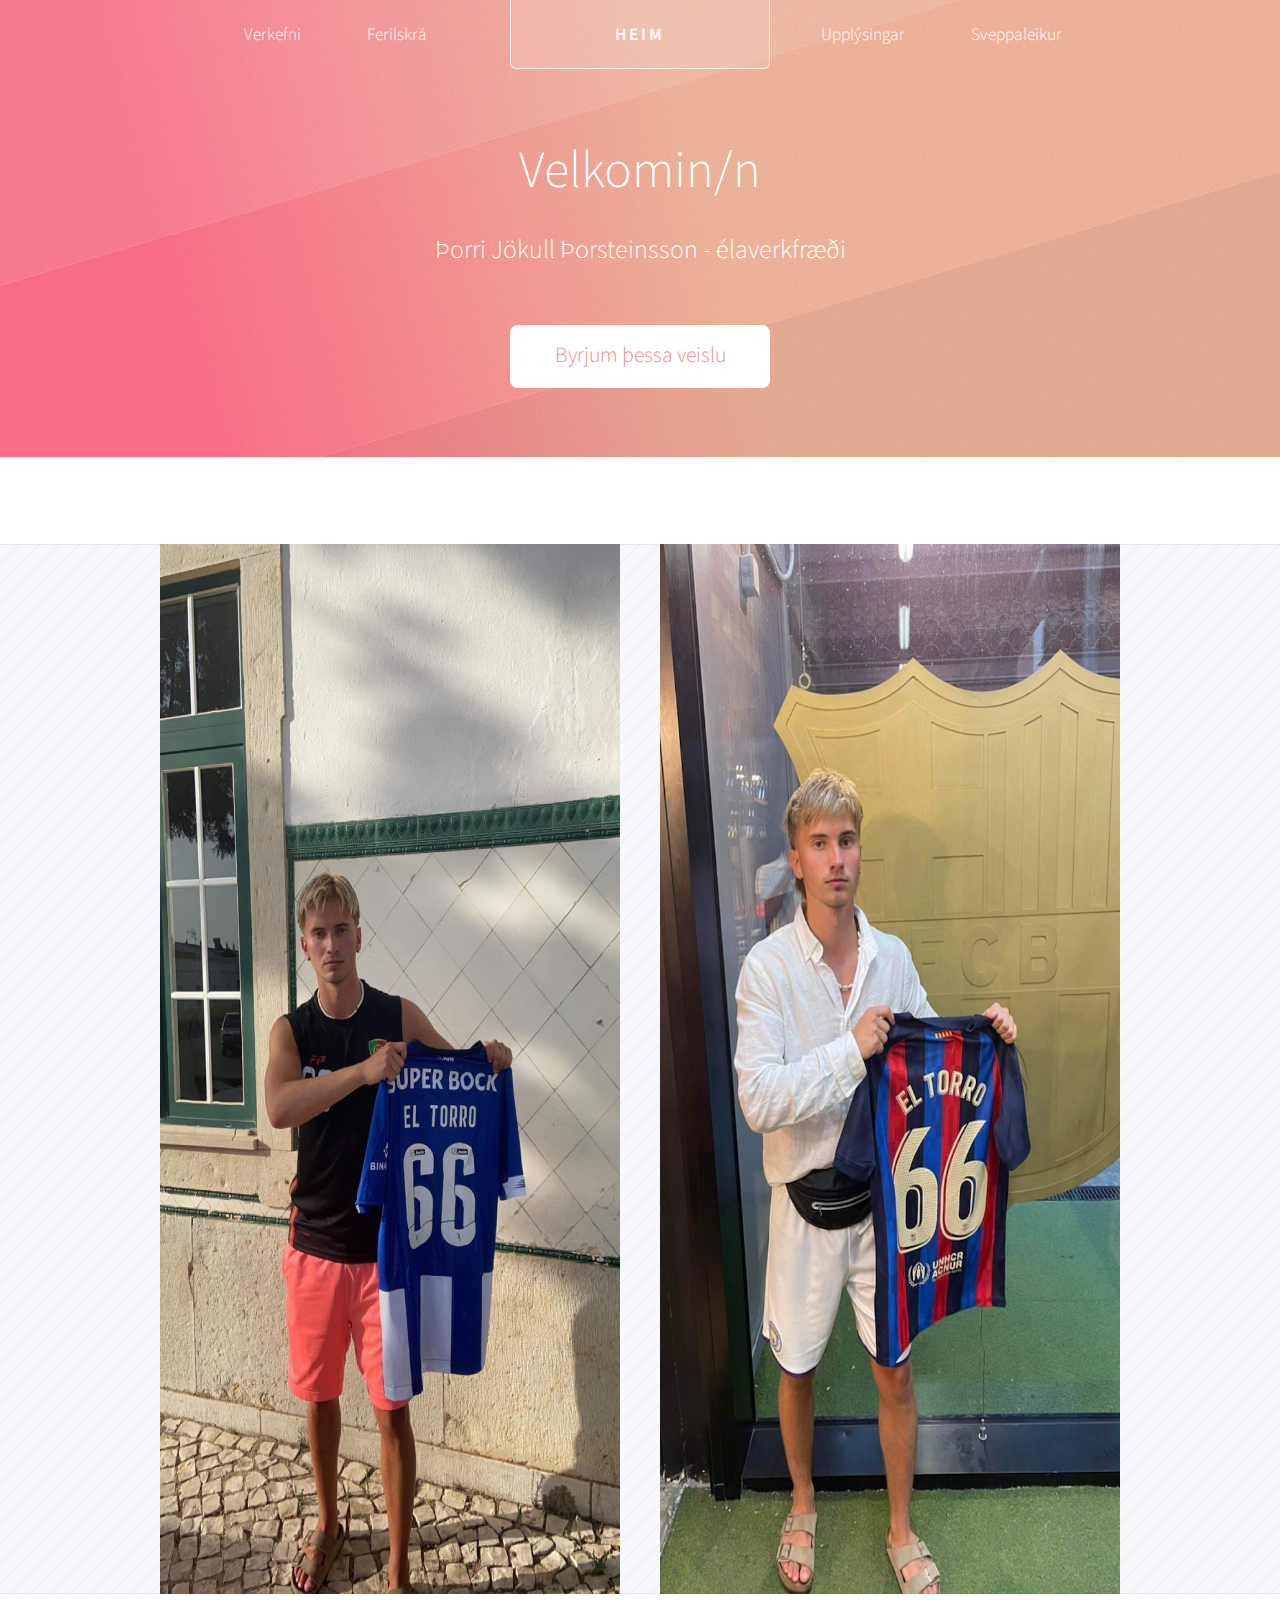
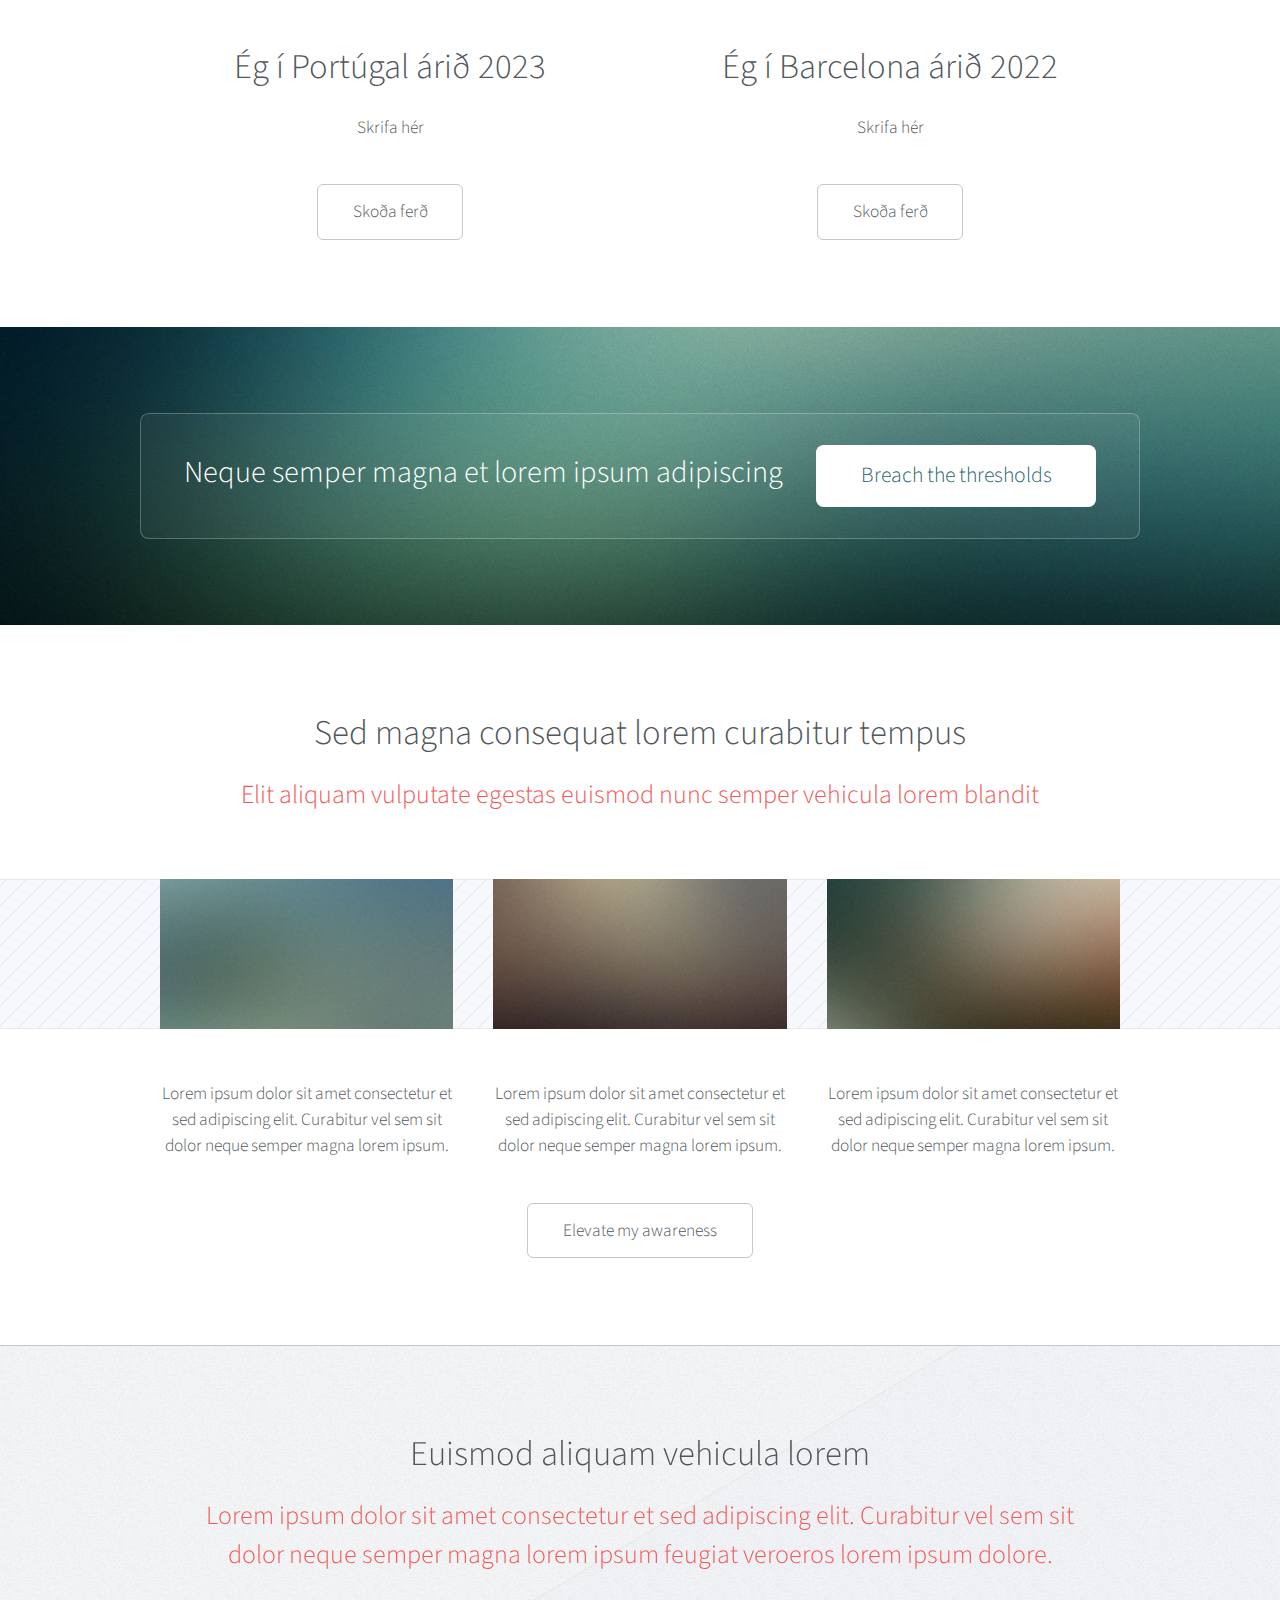
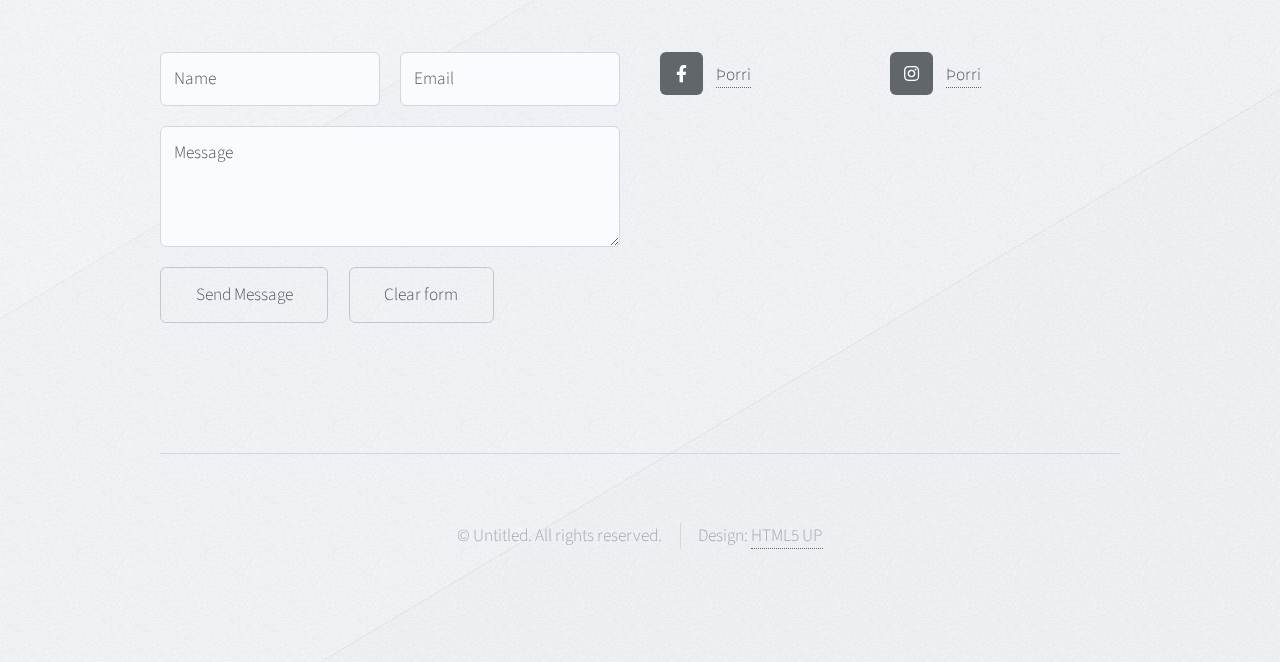
==== index.html @ aa3ea7f0 "breytingar á nafni" ====
<!DOCTYPE HTML>
<!--
	Telephasic by HTML5 UP
	html5up.net | @ajlkn
	Free for personal and commercial use under the CCA 3.0 license (html5up.net/license)
-->
<html>
	<head>
		<title>Telephasic by HTML5 UP</title>
		<meta charset="utf-8" />
		<meta name="viewport" content="width=device-width, initial-scale=1, user-scalable=no" />
		<link rel="stylesheet" href="assets/css/main.css" />
	</head>
	<body class="homepage is-preload">
		<div id="page-wrapper">

			<!-- Header -->
				<div id="header-wrapper">
					<div id="header" class="container">

						<!-- Logo -->
							<h1 id="logo"><a href="index.html">Heim</a></h1>

						<!-- Nav -->
							<nav id="nav">
								<ul>
									<li>
										<a href="#">Verkefni</a>
										<ul>
											<li><a href="Verkefni1.html">Verkefni 1</a></li>
											<li><a href="Verkefni2.html">Verkefni 2</a></li>
											<li><a href="Verkefni3.html">Verkefni 3</a></li>
											<li>
												<a href="#">Phasellus consequat</a>
												<ul>
													<li><a href="#">Lorem ipsum dolor</a></li>
													<li><a href="#">Phasellus consequat</a></li>
													<li><a href="#">Magna phasellus</a></li>
													<li><a href="#">Etiam dolore nisl</a></li>
												</ul>
											</li>
											<li><a href="#">Veroeros feugiat</a></li>
										</ul>
									</li>
									<li><a href="Ferilskra.html">Ferilskrá</a></li>
									<li class="break"><a href="Upplysingar.html">Upplýsingar</a></li>
									<li><a href="Kukur.html">Sveppaleikur</a></li>
								</ul>
							</nav>

					</div>

					<!-- Hero -->
						<section id="hero" class="container">
							<header>
								<h2>Velkomin/n
								<br />
                                </h2>
							</header>
							<p>Þorri Jökull Þorsteinsson - élaverkfræði 
							<br />
							<ul class="actions">
								<li><a href="#" class="button">Byrjum þessa veislu</a></li>
							</ul>
						</section>

				</div>

			<!-- Features 1 -->
				<div class="wrapper">
					<div class="container">
						<div class="row">
							<section class="col-6 col-12-narrower feature">
								<div class="image-wrapper first">
									<a href="#" class="image featured first"><img src="images/%C3%BEorri1.jpg" alt=""  width =  "1000"  height = "1050"/></a>
								</div>
								<header>
									<h2>Ég í Portúgal árið 2023<br />
									</h2>
								</header>
								<p>Skrifa hér</p>
								<ul class="actions">
									<li><a href="#" class="button">Skoða ferð</a></li>
								</ul>
							</section>
							<section class="col-6 col-12-narrower feature">
								<div class="image-wrapper">
									<a href="#" class="image featured"><img src="images/%C3%9Eorri22.jpg" alt="" width =  "1000"  height = "1050"/></a>
								</div>
								<header>
									<h2>Ég í Barcelona árið 2022<br />
									</h2>
								</header>
								<p>Skrifa hér</p>
								<ul class="actions">
									<li><a href="#" class="button">Skoða ferð</a></li>
								</ul>
							</section>
						</div>
					</div>
				</div>

			<!-- Promo -->
				<div id="promo-wrapper">
					<section id="promo">
						<h2>Neque semper magna et lorem ipsum adipiscing</h2>
						<a href="#" class="button">Breach the thresholds</a>
					</section>
				</div>

			<!-- Features 2 -->
				<div class="wrapper">
					<section class="container">
						<header class="major">
							<h2>Sed magna consequat lorem curabitur tempus</h2>
							<p>Elit aliquam vulputate egestas euismod nunc semper vehicula lorem blandit</p>
						</header>
						<div class="row features">
							<section class="col-4 col-12-narrower feature">
								<div class="image-wrapper first">
									<a href="#" class="image featured"><img src="images/pic03.jpg" alt="" /></a>
								</div>
								<p>Lorem ipsum dolor sit amet consectetur et sed adipiscing elit. Curabitur
								vel sem sit dolor neque semper magna lorem ipsum.</p>
							</section>
							<section class="col-4 col-12-narrower feature">
								<div class="image-wrapper">
									<a href="#" class="image featured"><img src="images/pic04.jpg" alt="" /></a>
								</div>
								<p>Lorem ipsum dolor sit amet consectetur et sed adipiscing elit. Curabitur
								vel sem sit dolor neque semper magna lorem ipsum.</p>
							</section>
							<section class="col-4 col-12-narrower feature">
								<div class="image-wrapper">
									<a href="#" class="image featured"><img src="images/pic05.jpg" alt="" /></a>
								</div>
								<p>Lorem ipsum dolor sit amet consectetur et sed adipiscing elit. Curabitur
								vel sem sit dolor neque semper magna lorem ipsum.</p>
							</section>
						</div>
						<ul class="actions major">
							<li><a href="#" class="button">Elevate my awareness</a></li>
						</ul>
					</section>
				</div>

			<!-- Footer -->
				<div id="footer-wrapper">
					<div id="footer" class="container">
						<header class="major">
							<h2>Euismod aliquam vehicula lorem</h2>
							<p>Lorem ipsum dolor sit amet consectetur et sed adipiscing elit. Curabitur vel sem sit<br />
							dolor neque semper magna lorem ipsum feugiat veroeros lorem ipsum dolore.</p>
						</header>
						<div class="row">
							<section class="col-6 col-12-narrower">
								<form method="post" action="#">
									<div class="row gtr-50">
										<div class="col-6 col-12-mobile">
											<input name="name" placeholder="Name" type="text" />
										</div>
										<div class="col-6 col-12-mobile">
											<input name="email" placeholder="Email" type="text" />
										</div>
										<div class="col-12">
											<textarea name="message" placeholder="Message"></textarea>
										</div>
										<div class="col-12">
											<ul class="actions">
												<li><input type="submit" value="Send Message" /></li>
												<li><input type="reset" value="Clear form" /></li>
											</ul>
										</div>
									</div>
								</form>
							</section>
							<section class="col-6 col-12-narrower">
								<div class="row gtr-0">
									<ul class="divided icons col-6 col-12-mobile">
										<li class="icon brands fa-facebook-f"><a href="https://www.facebook.com/bangsilalli"><span class="extra">facebook.com/</span>Þorri</a></li>
									</ul>
									<ul class="divided icons col-6 col-12-mobile">
										<li class="icon brands fa-instagram"><a href="https://www.instagram.com/thorrri/"><span class="extra">instagram.com/</span>Þorri</a></li>
									</ul>
								</div>
							</section>
						</div>
					</div>
					<div id="copyright" class="container">
						<ul class="menu">
							<li>&copy; Untitled. All rights reserved.</li><li>Design: <a href="http://html5up.net">HTML5 UP</a></li>
						</ul>
					</div>
				</div>

		</div>

		<!-- Scripts -->
			<script src="assets/js/jquery.min.js"></script>
			<script src="assets/js/jquery.dropotron.min.js"></script>
			<script src="assets/js/browser.min.js"></script>
			<script src="assets/js/breakpoints.min.js"></script>
			<script src="assets/js/util.js"></script>
			<script src="assets/js/main.js"></script>

	</body>
</html>
---- assets/css/main.css ----
@import url("fontawesome-all.min.css");
@import url("https://fonts.googleapis.com/css?family=Source+Sans+Pro:300,300italic,400,400italic,600");

/*
	Telephasic by HTML5 UP
	html5up.net | @ajlkn
	Free for personal and commercial use under the CCA 3.0 license (html5up.net/license)
*/

html, body, div, span, applet, object,
iframe, h1, h2, h3, h4, h5, h6, p, blockquote,
pre, a, abbr, acronym, address, big, cite,
code, del, dfn, em, img, ins, kbd, q, s, samp,
small, strike, strong, sub, sup, tt, var, b,
u, i, center, dl, dt, dd, ol, ul, li, fieldset,
form, label, legend, table, caption, tbody,
tfoot, thead, tr, th, td, article, aside,
canvas, details, embed, figure, figcaption,
footer, header, hgroup, menu, nav, output, ruby,
section, summary, time, mark, audio, video {
	margin: 0;
	padding: 0;
	border: 0;
	font-size: 100%;
	font: inherit;
	vertical-align: baseline;}

article, aside, details, figcaption, figure,
footer, header, hgroup, menu, nav, section {
	display: block;}

body {
	line-height: 1;
}

ol, ul {
	list-style: none;
}

blockquote, q {
	quotes: none;
}

	blockquote:before, blockquote:after, q:before, q:after {
		content: '';
		content: none;
	}

table {
	border-collapse: collapse;
	border-spacing: 0;
}

body {
	-webkit-text-size-adjust: none;
}

mark {
	background-color: transparent;
	color: inherit;
}

input::-moz-focus-inner {
	border: 0;
	padding: 0;
}

input, select, textarea {
	-moz-appearance: none;
	-webkit-appearance: none;
	-ms-appearance: none;
	appearance: none;
}

/* Basic */

	@-ms-viewport {
		width: device-width;
	}

	html {
		box-sizing: border-box;
	}

	*, *:before, *:after {
		box-sizing: inherit;
	}

	body {
		background: #f5f7fa;
		font-family: 'Source Sans Pro', sans-serif;
		font-weight: 300;
		color: #52575c;
		line-height: 1.75em;
		font-size: 14pt;
	}

		body.is-preload *, body.is-preload *:before, body.is-preload *:after {
			-moz-animation: none !important;
			-webkit-animation: none !important;
			-ms-animation: none !important;
			animation: none !important;
			-moz-transition: none !important;
			-webkit-transition: none !important;
			-ms-transition: none !important;
			transition: none !important;
		}

	input, textarea, select {
		font-family: 'Source Sans Pro', sans-serif;
		font-weight: 300;
		color: #52575c;
		line-height: 1.75em;
		font-size: 15pt;
	}

	h1, h2, h3, h4, h5, h6 {
		font-weight: 300;
		color: #52575c;
	}

	h1 a, h2 a, h3 a, h4 a, h5 a, h6 a {
		color: inherit;
		text-decoration: none;
	}

	h2 {
		font-size: 2em;
		line-height: 1.25em;
	}

	h3 {
		font-size: 1.5em;
		line-height: 1.5em;
	}

	a {
		-moz-transition: color 0.25s ease-in-out, border-color 0.25s ease-in-out, background-color 0.25s ease-in-out;
		-webkit-transition: color 0.25s ease-in-out, border-color 0.25s ease-in-out, background-color 0.25s ease-in-out;
		-ms-transition: color 0.25s ease-in-out, border-color 0.25s ease-in-out, background-color 0.25s ease-in-out;
		transition: color 0.25s ease-in-out, border-color 0.25s ease-in-out, background-color 0.25s ease-in-out;
		color: inherit;
		text-decoration: none;
		border-bottom: dotted 1px #62676c;
	}

		a:hover {
			color: #f35858;
			border-bottom-color: rgba(255, 255, 255, 0);
		}

	strong, b {
		font-weight: 400;
		color: #42474c;
	}

	em, i {
		font-style: italic;
	}

	sub {
		position: relative;
		top: 0.5em;
		font-size: 0.8em;
	}

	sup {
		position: relative;
		top: -0.5em;
		font-size: 0.8em;
	}

	hr {
		border: 0;
		border-top: solid 1px #c2c7cc;
	}

	blockquote {
		border-left: solid 0.5em #c2c7cc;
		padding: 1em 0 1em 2em;
		font-style: italic;
	}

	p, ul, ol, dl, table {
		margin-bottom: 1.5em;
	}

	br.clear {
		clear: both;
	}

	.features {
		margin-bottom: 1.5em;
	}

	.feature {
		text-align: center;
	}

/* Sections/Article */

	section, article {
		margin-bottom: 3em;
	}

	section > :last-child,
	article > :last-child,
	section:last-child,
	article:last-child {
		margin-bottom: 0;
	}

	.row > section, .row > article {
		margin-bottom: 0;
	}

	header {
		margin-bottom: 1.5em;
	}

		header > p {
			display: block;
			color: #f35858;
			padding: 0.75em 0 1em 0;
			font-size: 1.5em;
			line-height: 1.5em;
		}

		header.major {
			text-align: center;
		}

/* Container */

	.container {
		margin: 0 auto;
		max-width: 100%;
		width: 1200px;
	}

		@media screen and (max-width: 1280px) {

			.container {
				width: 960px;
			}

		}

		@media screen and (max-width: 1080px) {

			.container {
				width: 100%;
			}

		}

		@media screen and (max-width: 820px) {

			.container {
				width: 100%;
			}

		}

		@media screen and (max-width: 736px) {

			.container {
				width: 100%;
			}

		}

		@media screen and (max-width: 480px) {

			.container {
				width: 100%;
			}

		}

/* Row */

	.row {
		display: flex;
		flex-wrap: wrap;
		box-sizing: border-box;
		align-items: stretch;
	}

		.row > * {
			box-sizing: border-box;
		}

		.row.gtr-uniform > * > :last-child {
			margin-bottom: 0;
		}

		.row.aln-left {
			justify-content: flex-start;
		}

		.row.aln-center {
			justify-content: center;
		}

		.row.aln-right {
			justify-content: flex-end;
		}

		.row.aln-top {
			align-items: flex-start;
		}

		.row.aln-middle {
			align-items: center;
		}

		.row.aln-bottom {
			align-items: flex-end;
		}

		.row > .imp {
			order: -1;
		}

		.row > .col-1 {
			width: 8.33333%;
		}

		.row > .off-1 {
			margin-left: 8.33333%;
		}

		.row > .col-2 {
			width: 16.66667%;
		}

		.row > .off-2 {
			margin-left: 16.66667%;
		}

		.row > .col-3 {
			width: 25%;
		}

		.row > .off-3 {
			margin-left: 25%;
		}

		.row > .col-4 {
			width: 33.33333%;
		}

		.row > .off-4 {
			margin-left: 33.33333%;
		}

		.row > .col-5 {
			width: 41.66667%;
		}

		.row > .off-5 {
			margin-left: 41.66667%;
		}

		.row > .col-6 {
			width: 50%;
		}

		.row > .off-6 {
			margin-left: 50%;
		}

		.row > .col-7 {
			width: 58.33333%;
		}

		.row > .off-7 {
			margin-left: 58.33333%;
		}

		.row > .col-8 {
			width: 66.66667%;
		}

		.row > .off-8 {
			margin-left: 66.66667%;
		}

		.row > .col-9 {
			width: 75%;
		}

		.row > .off-9 {
			margin-left: 75%;
		}

		.row > .col-10 {
			width: 83.33333%;
		}

		.row > .off-10 {
			margin-left: 83.33333%;
		}

		.row > .col-11 {
			width: 91.66667%;
		}

		.row > .off-11 {
			margin-left: 91.66667%;
		}

		.row > .col-12 {
			width: 100%;
		}

		.row > .off-12 {
			margin-left: 100%;
		}

		.row.gtr-0 {
			margin-top: 0px;
			margin-left: 0px;
		}

			.row.gtr-0 > * {
				padding: 0px 0 0 0px;
			}

			.row.gtr-0.gtr-uniform {
				margin-top: 0px;
			}

				.row.gtr-0.gtr-uniform > * {
					padding-top: 0px;
				}

		.row.gtr-25 {
			margin-top: -12.5px;
			margin-left: -12.5px;
		}

			.row.gtr-25 > * {
				padding: 12.5px 0 0 12.5px;
			}

			.row.gtr-25.gtr-uniform {
				margin-top: -12.5px;
			}

				.row.gtr-25.gtr-uniform > * {
					padding-top: 12.5px;
				}

		.row.gtr-50 {
			margin-top: -25px;
			margin-left: -25px;
		}

			.row.gtr-50 > * {
				padding: 25px 0 0 25px;
			}

			.row.gtr-50.gtr-uniform {
				margin-top: -25px;
			}

				.row.gtr-50.gtr-uniform > * {
					padding-top: 25px;
				}

		.row {
			margin-top: -50px;
			margin-left: -50px;
		}

			.row > * {
				padding: 50px 0 0 50px;
			}

			.row.gtr-uniform {
				margin-top: -50px;
			}

				.row.gtr-uniform > * {
					padding-top: 50px;
				}

		.row.gtr-150 {
			margin-top: -75px;
			margin-left: -75px;
		}

			.row.gtr-150 > * {
				padding: 75px 0 0 75px;
			}

			.row.gtr-150.gtr-uniform {
				margin-top: -75px;
			}

				.row.gtr-150.gtr-uniform > * {
					padding-top: 75px;
				}

		.row.gtr-200 {
			margin-top: -100px;
			margin-left: -100px;
		}

			.row.gtr-200 > * {
				padding: 100px 0 0 100px;
			}

			.row.gtr-200.gtr-uniform {
				margin-top: -100px;
			}

				.row.gtr-200.gtr-uniform > * {
					padding-top: 100px;
				}

		@media screen and (max-width: 1280px) {

			.row {
				display: flex;
				flex-wrap: wrap;
				box-sizing: border-box;
				align-items: stretch;
			}

				.row > * {
					box-sizing: border-box;
				}

				.row.gtr-uniform > * > :last-child {
					margin-bottom: 0;
				}

				.row.aln-left {
					justify-content: flex-start;
				}

				.row.aln-center {
					justify-content: center;
				}

				.row.aln-right {
					justify-content: flex-end;
				}

				.row.aln-top {
					align-items: flex-start;
				}

				.row.aln-middle {
					align-items: center;
				}

				.row.aln-bottom {
					align-items: flex-end;
				}

				.row > .imp-normal {
					order: -1;
				}

				.row > .col-1-normal {
					width: 8.33333%;
				}

				.row > .off-1-normal {
					margin-left: 8.33333%;
				}

				.row > .col-2-normal {
					width: 16.66667%;
				}

				.row > .off-2-normal {
					margin-left: 16.66667%;
				}

				.row > .col-3-normal {
					width: 25%;
				}

				.row > .off-3-normal {
					margin-left: 25%;
				}

				.row > .col-4-normal {
					width: 33.33333%;
				}

				.row > .off-4-normal {
					margin-left: 33.33333%;
				}

				.row > .col-5-normal {
					width: 41.66667%;
				}

				.row > .off-5-normal {
					margin-left: 41.66667%;
				}

				.row > .col-6-normal {
					width: 50%;
				}

				.row > .off-6-normal {
					margin-left: 50%;
				}

				.row > .col-7-normal {
					width: 58.33333%;
				}

				.row > .off-7-normal {
					margin-left: 58.33333%;
				}

				.row > .col-8-normal {
					width: 66.66667%;
				}

				.row > .off-8-normal {
					margin-left: 66.66667%;
				}

				.row > .col-9-normal {
					width: 75%;
				}

				.row > .off-9-normal {
					margin-left: 75%;
				}

				.row > .col-10-normal {
					width: 83.33333%;
				}

				.row > .off-10-normal {
					margin-left: 83.33333%;
				}

				.row > .col-11-normal {
					width: 91.66667%;
				}

				.row > .off-11-normal {
					margin-left: 91.66667%;
				}

				.row > .col-12-normal {
					width: 100%;
				}

				.row > .off-12-normal {
					margin-left: 100%;
				}

				.row.gtr-0 {
					margin-top: 0px;
					margin-left: 0px;
				}

					.row.gtr-0 > * {
						padding: 0px 0 0 0px;
					}

					.row.gtr-0.gtr-uniform {
						margin-top: 0px;
					}

						.row.gtr-0.gtr-uniform > * {
							padding-top: 0px;
						}

				.row.gtr-25 {
					margin-top: -10px;
					margin-left: -10px;
				}

					.row.gtr-25 > * {
						padding: 10px 0 0 10px;
					}

					.row.gtr-25.gtr-uniform {
						margin-top: -10px;
					}

						.row.gtr-25.gtr-uniform > * {
							padding-top: 10px;
						}

				.row.gtr-50 {
					margin-top: -20px;
					margin-left: -20px;
				}

					.row.gtr-50 > * {
						padding: 20px 0 0 20px;
					}

					.row.gtr-50.gtr-uniform {
						margin-top: -20px;
					}

						.row.gtr-50.gtr-uniform > * {
							padding-top: 20px;
						}

				.row {
					margin-top: -40px;
					margin-left: -40px;
				}

					.row > * {
						padding: 40px 0 0 40px;
					}

					.row.gtr-uniform {
						margin-top: -40px;
					}

						.row.gtr-uniform > * {
							padding-top: 40px;
						}

				.row.gtr-150 {
					margin-top: -60px;
					margin-left: -60px;
				}

					.row.gtr-150 > * {
						padding: 60px 0 0 60px;
					}

					.row.gtr-150.gtr-uniform {
						margin-top: -60px;
					}

						.row.gtr-150.gtr-uniform > * {
							padding-top: 60px;
						}

				.row.gtr-200 {
					margin-top: -80px;
					margin-left: -80px;
				}

					.row.gtr-200 > * {
						padding: 80px 0 0 80px;
					}

					.row.gtr-200.gtr-uniform {
						margin-top: -80px;
					}

						.row.gtr-200.gtr-uniform > * {
							padding-top: 80px;
						}

		}

		@media screen and (max-width: 1080px) {

			.row {
				display: flex;
				flex-wrap: wrap;
				box-sizing: border-box;
				align-items: stretch;
			}

				.row > * {
					box-sizing: border-box;
				}

				.row.gtr-uniform > * > :last-child {
					margin-bottom: 0;
				}

				.row.aln-left {
					justify-content: flex-start;
				}

				.row.aln-center {
					justify-content: center;
				}

				.row.aln-right {
					justify-content: flex-end;
				}

				.row.aln-top {
					align-items: flex-start;
				}

				.row.aln-middle {
					align-items: center;
				}

				.row.aln-bottom {
					align-items: flex-end;
				}

				.row > .imp-narrow {
					order: -1;
				}

				.row > .col-1-narrow {
					width: 8.33333%;
				}

				.row > .off-1-narrow {
					margin-left: 8.33333%;
				}

				.row > .col-2-narrow {
					width: 16.66667%;
				}

				.row > .off-2-narrow {
					margin-left: 16.66667%;
				}

				.row > .col-3-narrow {
					width: 25%;
				}

				.row > .off-3-narrow {
					margin-left: 25%;
				}

				.row > .col-4-narrow {
					width: 33.33333%;
				}

				.row > .off-4-narrow {
					margin-left: 33.33333%;
				}

				.row > .col-5-narrow {
					width: 41.66667%;
				}

				.row > .off-5-narrow {
					margin-left: 41.66667%;
				}

				.row > .col-6-narrow {
					width: 50%;
				}

				.row > .off-6-narrow {
					margin-left: 50%;
				}

				.row > .col-7-narrow {
					width: 58.33333%;
				}

				.row > .off-7-narrow {
					margin-left: 58.33333%;
				}

				.row > .col-8-narrow {
					width: 66.66667%;
				}

				.row > .off-8-narrow {
					margin-left: 66.66667%;
				}

				.row > .col-9-narrow {
					width: 75%;
				}

				.row > .off-9-narrow {
					margin-left: 75%;
				}

				.row > .col-10-narrow {
					width: 83.33333%;
				}

				.row > .off-10-narrow {
					margin-left: 83.33333%;
				}

				.row > .col-11-narrow {
					width: 91.66667%;
				}

				.row > .off-11-narrow {
					margin-left: 91.66667%;
				}

				.row > .col-12-narrow {
					width: 100%;
				}

				.row > .off-12-narrow {
					margin-left: 100%;
				}

				.row.gtr-0 {
					margin-top: 0px;
					margin-left: 0px;
				}

					.row.gtr-0 > * {
						padding: 0px 0 0 0px;
					}

					.row.gtr-0.gtr-uniform {
						margin-top: 0px;
					}

						.row.gtr-0.gtr-uniform > * {
							padding-top: 0px;
						}

				.row.gtr-25 {
					margin-top: -10px;
					margin-left: -10px;
				}

					.row.gtr-25 > * {
						padding: 10px 0 0 10px;
					}

					.row.gtr-25.gtr-uniform {
						margin-top: -10px;
					}

						.row.gtr-25.gtr-uniform > * {
							padding-top: 10px;
						}

				.row.gtr-50 {
					margin-top: -20px;
					margin-left: -20px;
				}

					.row.gtr-50 > * {
						padding: 20px 0 0 20px;
					}

					.row.gtr-50.gtr-uniform {
						margin-top: -20px;
					}

						.row.gtr-50.gtr-uniform > * {
							padding-top: 20px;
						}

				.row {
					margin-top: -40px;
					margin-left: -40px;
				}

					.row > * {
						padding: 40px 0 0 40px;
					}

					.row.gtr-uniform {
						margin-top: -40px;
					}

						.row.gtr-uniform > * {
							padding-top: 40px;
						}

				.row.gtr-150 {
					margin-top: -60px;
					margin-left: -60px;
				}

					.row.gtr-150 > * {
						padding: 60px 0 0 60px;
					}

					.row.gtr-150.gtr-uniform {
						margin-top: -60px;
					}

						.row.gtr-150.gtr-uniform > * {
							padding-top: 60px;
						}

				.row.gtr-200 {
					margin-top: -80px;
					margin-left: -80px;
				}

					.row.gtr-200 > * {
						padding: 80px 0 0 80px;
					}

					.row.gtr-200.gtr-uniform {
						margin-top: -80px;
					}

						.row.gtr-200.gtr-uniform > * {
							padding-top: 80px;
						}

		}

		@media screen and (max-width: 820px) {

			.row {
				display: flex;
				flex-wrap: wrap;
				box-sizing: border-box;
				align-items: stretch;
			}

				.row > * {
					box-sizing: border-box;
				}

				.row.gtr-uniform > * > :last-child {
					margin-bottom: 0;
				}

				.row.aln-left {
					justify-content: flex-start;
				}

				.row.aln-center {
					justify-content: center;
				}

				.row.aln-right {
					justify-content: flex-end;
				}

				.row.aln-top {
					align-items: flex-start;
				}

				.row.aln-middle {
					align-items: center;
				}

				.row.aln-bottom {
					align-items: flex-end;
				}

				.row > .imp-narrower {
					order: -1;
				}

				.row > .col-1-narrower {
					width: 8.33333%;
				}

				.row > .off-1-narrower {
					margin-left: 8.33333%;
				}

				.row > .col-2-narrower {
					width: 16.66667%;
				}

				.row > .off-2-narrower {
					margin-left: 16.66667%;
				}

				.row > .col-3-narrower {
					width: 25%;
				}

				.row > .off-3-narrower {
					margin-left: 25%;
				}

				.row > .col-4-narrower {
					width: 33.33333%;
				}

				.row > .off-4-narrower {
					margin-left: 33.33333%;
				}

				.row > .col-5-narrower {
					width: 41.66667%;
				}

				.row > .off-5-narrower {
					margin-left: 41.66667%;
				}

				.row > .col-6-narrower {
					width: 50%;
				}

				.row > .off-6-narrower {
					margin-left: 50%;
				}

				.row > .col-7-narrower {
					width: 58.33333%;
				}

				.row > .off-7-narrower {
					margin-left: 58.33333%;
				}

				.row > .col-8-narrower {
					width: 66.66667%;
				}

				.row > .off-8-narrower {
					margin-left: 66.66667%;
				}

				.row > .col-9-narrower {
					width: 75%;
				}

				.row > .off-9-narrower {
					margin-left: 75%;
				}

				.row > .col-10-narrower {
					width: 83.33333%;
				}

				.row > .off-10-narrower {
					margin-left: 83.33333%;
				}

				.row > .col-11-narrower {
					width: 91.66667%;
				}

				.row > .off-11-narrower {
					margin-left: 91.66667%;
				}

				.row > .col-12-narrower {
					width: 100%;
				}

				.row > .off-12-narrower {
					margin-left: 100%;
				}

				.row.gtr-0 {
					margin-top: 0px;
					margin-left: 0px;
				}

					.row.gtr-0 > * {
						padding: 0px 0 0 0px;
					}

					.row.gtr-0.gtr-uniform {
						margin-top: 0px;
					}

						.row.gtr-0.gtr-uniform > * {
							padding-top: 0px;
						}

				.row.gtr-25 {
					margin-top: -7.5px;
					margin-left: -7.5px;
				}

					.row.gtr-25 > * {
						padding: 7.5px 0 0 7.5px;
					}

					.row.gtr-25.gtr-uniform {
						margin-top: -7.5px;
					}

						.row.gtr-25.gtr-uniform > * {
							padding-top: 7.5px;
						}

				.row.gtr-50 {
					margin-top: -15px;
					margin-left: -15px;
				}

					.row.gtr-50 > * {
						padding: 15px 0 0 15px;
					}

					.row.gtr-50.gtr-uniform {
						margin-top: -15px;
					}

						.row.gtr-50.gtr-uniform > * {
							padding-top: 15px;
						}

				.row {
					margin-top: -30px;
					margin-left: -30px;
				}

					.row > * {
						padding: 30px 0 0 30px;
					}

					.row.gtr-uniform {
						margin-top: -30px;
					}

						.row.gtr-uniform > * {
							padding-top: 30px;
						}

				.row.gtr-150 {
					margin-top: -45px;
					margin-left: -45px;
				}

					.row.gtr-150 > * {
						padding: 45px 0 0 45px;
					}

					.row.gtr-150.gtr-uniform {
						margin-top: -45px;
					}

						.row.gtr-150.gtr-uniform > * {
							padding-top: 45px;
						}

				.row.gtr-200 {
					margin-top: -60px;
					margin-left: -60px;
				}

					.row.gtr-200 > * {
						padding: 60px 0 0 60px;
					}

					.row.gtr-200.gtr-uniform {
						margin-top: -60px;
					}

						.row.gtr-200.gtr-uniform > * {
							padding-top: 60px;
						}

		}

		@media screen and (max-width: 736px) {

			.row {
				display: flex;
				flex-wrap: wrap;
				box-sizing: border-box;
				align-items: stretch;
			}

				.row > * {
					box-sizing: border-box;
				}

				.row.gtr-uniform > * > :last-child {
					margin-bottom: 0;
				}

				.row.aln-left {
					justify-content: flex-start;
				}

				.row.aln-center {
					justify-content: center;
				}

				.row.aln-right {
					justify-content: flex-end;
				}

				.row.aln-top {
					align-items: flex-start;
				}

				.row.aln-middle {
					align-items: center;
				}

				.row.aln-bottom {
					align-items: flex-end;
				}

				.row > .imp-mobile {
					order: -1;
				}

				.row > .col-1-mobile {
					width: 8.33333%;
				}

				.row > .off-1-mobile {
					margin-left: 8.33333%;
				}

				.row > .col-2-mobile {
					width: 16.66667%;
				}

				.row > .off-2-mobile {
					margin-left: 16.66667%;
				}

				.row > .col-3-mobile {
					width: 25%;
				}

				.row > .off-3-mobile {
					margin-left: 25%;
				}

				.row > .col-4-mobile {
					width: 33.33333%;
				}

				.row > .off-4-mobile {
					margin-left: 33.33333%;
				}

				.row > .col-5-mobile {
					width: 41.66667%;
				}

				.row > .off-5-mobile {
					margin-left: 41.66667%;
				}

				.row > .col-6-mobile {
					width: 50%;
				}

				.row > .off-6-mobile {
					margin-left: 50%;
				}

				.row > .col-7-mobile {
					width: 58.33333%;
				}

				.row > .off-7-mobile {
					margin-left: 58.33333%;
				}

				.row > .col-8-mobile {
					width: 66.66667%;
				}

				.row > .off-8-mobile {
					margin-left: 66.66667%;
				}

				.row > .col-9-mobile {
					width: 75%;
				}

				.row > .off-9-mobile {
					margin-left: 75%;
				}

				.row > .col-10-mobile {
					width: 83.33333%;
				}

				.row > .off-10-mobile {
					margin-left: 83.33333%;
				}

				.row > .col-11-mobile {
					width: 91.66667%;
				}

				.row > .off-11-mobile {
					margin-left: 91.66667%;
				}

				.row > .col-12-mobile {
					width: 100%;
				}

				.row > .off-12-mobile {
					margin-left: 100%;
				}

				.row.gtr-0 {
					margin-top: 0px;
					margin-left: 0px;
				}

					.row.gtr-0 > * {
						padding: 0px 0 0 0px;
					}

					.row.gtr-0.gtr-uniform {
						margin-top: 0px;
					}

						.row.gtr-0.gtr-uniform > * {
							padding-top: 0px;
						}

				.row.gtr-25 {
					margin-top: -5px;
					margin-left: -5px;
				}

					.row.gtr-25 > * {
						padding: 5px 0 0 5px;
					}

					.row.gtr-25.gtr-uniform {
						margin-top: -5px;
					}

						.row.gtr-25.gtr-uniform > * {
							padding-top: 5px;
						}

				.row.gtr-50 {
					margin-top: -10px;
					margin-left: -10px;
				}

					.row.gtr-50 > * {
						padding: 10px 0 0 10px;
					}

					.row.gtr-50.gtr-uniform {
						margin-top: -10px;
					}

						.row.gtr-50.gtr-uniform > * {
							padding-top: 10px;
						}

				.row {
					margin-top: -20px;
					margin-left: -20px;
				}

					.row > * {
						padding: 20px 0 0 20px;
					}

					.row.gtr-uniform {
						margin-top: -20px;
					}

						.row.gtr-uniform > * {
							padding-top: 20px;
						}

				.row.gtr-150 {
					margin-top: -30px;
					margin-left: -30px;
				}

					.row.gtr-150 > * {
						padding: 30px 0 0 30px;
					}

					.row.gtr-150.gtr-uniform {
						margin-top: -30px;
					}

						.row.gtr-150.gtr-uniform > * {
							padding-top: 30px;
						}

				.row.gtr-200 {
					margin-top: -40px;
					margin-left: -40px;
				}

					.row.gtr-200 > * {
						padding: 40px 0 0 40px;
					}

					.row.gtr-200.gtr-uniform {
						margin-top: -40px;
					}

						.row.gtr-200.gtr-uniform > * {
							padding-top: 40px;
						}

		}

		@media screen and (max-width: 480px) {

			.row {
				display: flex;
				flex-wrap: wrap;
				box-sizing: border-box;
				align-items: stretch;
			}

				.row > * {
					box-sizing: border-box;
				}

				.row.gtr-uniform > * > :last-child {
					margin-bottom: 0;
				}

				.row.aln-left {
					justify-content: flex-start;
				}

				.row.aln-center {
					justify-content: center;
				}

				.row.aln-right {
					justify-content: flex-end;
				}

				.row.aln-top {
					align-items: flex-start;
				}

				.row.aln-middle {
					align-items: center;
				}

				.row.aln-bottom {
					align-items: flex-end;
				}

				.row > .imp-mobilep {
					order: -1;
				}

				.row > .col-1-mobilep {
					width: 8.33333%;
				}

				.row > .off-1-mobilep {
					margin-left: 8.33333%;
				}

				.row > .col-2-mobilep {
					width: 16.66667%;
				}

				.row > .off-2-mobilep {
					margin-left: 16.66667%;
				}

				.row > .col-3-mobilep {
					width: 25%;
				}

				.row > .off-3-mobilep {
					margin-left: 25%;
				}

				.row > .col-4-mobilep {
					width: 33.33333%;
				}

				.row > .off-4-mobilep {
					margin-left: 33.33333%;
				}

				.row > .col-5-mobilep {
					width: 41.66667%;
				}

				.row > .off-5-mobilep {
					margin-left: 41.66667%;
				}

				.row > .col-6-mobilep {
					width: 50%;
				}

				.row > .off-6-mobilep {
					margin-left: 50%;
				}

				.row > .col-7-mobilep {
					width: 58.33333%;
				}

				.row > .off-7-mobilep {
					margin-left: 58.33333%;
				}

				.row > .col-8-mobilep {
					width: 66.66667%;
				}

				.row > .off-8-mobilep {
					margin-left: 66.66667%;
				}

				.row > .col-9-mobilep {
					width: 75%;
				}

				.row > .off-9-mobilep {
					margin-left: 75%;
				}

				.row > .col-10-mobilep {
					width: 83.33333%;
				}

				.row > .off-10-mobilep {
					margin-left: 83.33333%;
				}

				.row > .col-11-mobilep {
					width: 91.66667%;
				}

				.row > .off-11-mobilep {
					margin-left: 91.66667%;
				}

				.row > .col-12-mobilep {
					width: 100%;
				}

				.row > .off-12-mobilep {
					margin-left: 100%;
				}

				.row.gtr-0 {
					margin-top: 0px;
					margin-left: 0px;
				}

					.row.gtr-0 > * {
						padding: 0px 0 0 0px;
					}

					.row.gtr-0.gtr-uniform {
						margin-top: 0px;
					}

						.row.gtr-0.gtr-uniform > * {
							padding-top: 0px;
						}

				.row.gtr-25 {
					margin-top: -5px;
					margin-left: -5px;
				}

					.row.gtr-25 > * {
						padding: 5px 0 0 5px;
					}

					.row.gtr-25.gtr-uniform {
						margin-top: -5px;
					}

						.row.gtr-25.gtr-uniform > * {
							padding-top: 5px;
						}

				.row.gtr-50 {
					margin-top: -10px;
					margin-left: -10px;
				}

					.row.gtr-50 > * {
						padding: 10px 0 0 10px;
					}

					.row.gtr-50.gtr-uniform {
						margin-top: -10px;
					}

						.row.gtr-50.gtr-uniform > * {
							padding-top: 10px;
						}

				.row {
					margin-top: -20px;
					margin-left: -20px;
				}

					.row > * {
						padding: 20px 0 0 20px;
					}

					.row.gtr-uniform {
						margin-top: -20px;
					}

						.row.gtr-uniform > * {
							padding-top: 20px;
						}

				.row.gtr-150 {
					margin-top: -30px;
					margin-left: -30px;
				}

					.row.gtr-150 > * {
						padding: 30px 0 0 30px;
					}

					.row.gtr-150.gtr-uniform {
						margin-top: -30px;
					}

						.row.gtr-150.gtr-uniform > * {
							padding-top: 30px;
						}

				.row.gtr-200 {
					margin-top: -40px;
					margin-left: -40px;
				}

					.row.gtr-200 > * {
						padding: 40px 0 0 40px;
					}

					.row.gtr-200.gtr-uniform {
						margin-top: -40px;
					}

						.row.gtr-200.gtr-uniform > * {
							padding-top: 40px;
						}

		}

/* Image */

	.image {
		-moz-transition: opacity 0.25s ease-in-out;
		-webkit-transition: opacity 0.25s ease-in-out;
		-ms-transition: opacity 0.25s ease-in-out;
		transition: opacity 0.25s ease-in-out;
		display: inline-block;
		outline: 0;
		border: 0;
	}

		.image img {
			display: block;
			width: 100%;
		}

		.image.fit {
			display: block;
			width: 100%;
		}

		.image.featured {
			display: block;
			width: 100%;
			margin: 0 0 3em 0;
		}

		.image.left {
			float: left;
			margin: 0 2em 2em 0;
		}

		.image.centered {
			display: block;
			margin: 0 0 3em 0;
		}

			.image.centered img {
				margin: 0 auto;
				width: auto;
			}

	a.image:hover {
		opacity: 0.85;
	}

/* List */

	ul {
		list-style: disc;
		padding-left: 1em;
	}

		ul li {
			padding-left: 0.5em;
		}

	ol {
		list-style: decimal;
		padding-left: 1.25em;
	}

		ol li {
			padding-left: 0.25em;
		}

/* Actions */

	ul.actions {
		padding-top: 1em;
		list-style: none;
		padding-left: 0;
	}

		ul.actions.major {
			text-align: center;
		}

		ul.actions li {
			display: inline-block;
			margin-left: 1em;
			padding-left: 0;
		}

			ul.actions li:first-child {
				margin-left: 0;
			}

/* Divided */

	ul.divided {
		list-style: none;
		padding-left: 0;
	}

		ul.divided li {
			border-top: solid 1px #d2d7dc;
			padding-top: 2em;
			margin-top: 2em;
			padding-left: 0;
		}

			ul.divided li:first-child {
				padding-top: 0;
				margin-top: 0;
				border-top: 0;
			}

/* Icons */

	ul.icons {
		list-style: none;
		padding-left: 0;
	}

		ul.icons li {
			padding-left: 0;
		}

			ul.icons li:before {
				display: inline-block;
				color: #fff;
				background: #61666b;
				width: 2.5em;
				height: 2.5em;
				border-radius: 0.35em;
				text-align: center;
				line-height: 2.5em;
				margin-right: 0.75em;
			}

/* Menu */

	ul.menu {
		list-style: none;
		padding-left: 0;
	}

		ul.menu li {
			display: inline-block;
			border-left: solid 1px #d2d7dc;
			padding-left: 1em;
			margin-left: 1em;
		}

			ul.menu li:first-child {
				border-left: 0;
				padding-left: 0;
				margin-left: 0;
			}

/* Form */

	form .actions {
		padding-top: 0;
	}

	form label {
		display: block;
		font-weight: 300;
		color: #52575c;
		margin: 0 0 0.5em 0;
	}

	form input[type="text"],
	form input[type="email"],
	form input[type="password"],
	form select,
	form textarea {
		-moz-transition: background-color 0.25s ease-in-out;
		-webkit-transition: background-color 0.25s ease-in-out;
		-ms-transition: background-color 0.25s ease-in-out;
		transition: background-color 0.25s ease-in-out;
		-webkit-appearance: none;
		display: block;
		background: #f9fbfe;
		border: solid 1px #d2d7dc;
		border-radius: 0.35em;
		width: 100%;
		line-height: 1.5em;
		padding: 0.75em;
	}

		form input[type="text"]:focus,
		form input[type="email"]:focus,
		form input[type="password"]:focus,
		form select:focus,
		form textarea:focus {
			background: #fff;
		}

	form textarea {
		min-height: 7em;
	}

	form ::-webkit-input-placeholder {
		color: #555 !important;
	}

	form :-moz-placeholder {
		color: #555 !important;
	}

	form ::-moz-placeholder {
		color: #555 !important;
	}

	form :-ms-input-placeholder {
		color: #555 !important;
	}

	form ::-moz-focus-inner {
		border: 0;
	}

/* Table */

	table {
		width: 100%;
	}

		table.default {
			width: 100%;
		}

			table.default tbody tr {
				border-top: solid 1px #D2D7DC;
			}

				table.default tbody tr:nth-child(2n+1) {
					background: #f9fbfe;
				}

			table.default td {
				padding: 0.5em 1em 0.5em 1em;
			}

			table.default th {
				text-align: left;
				font-weight: 400;
				padding: 0.5em 1em 0.5em 1em;
			}

			table.default tfoot {
				border-top: solid 1px #D2D7DC;
			}

/* Button */

	input[type="button"],
	input[type="submit"],
	input[type="reset"],
	button,
	.button {
		-moz-transition: color 0.25s ease-in-out, border-color 0.25s ease-in-out, background-color 0.25s ease-in-out;
		-webkit-transition: color 0.25s ease-in-out, border-color 0.25s ease-in-out, background-color 0.25s ease-in-out;
		-ms-transition: color 0.25s ease-in-out, border-color 0.25s ease-in-out, background-color 0.25s ease-in-out;
		transition: color 0.25s ease-in-out, border-color 0.25s ease-in-out, background-color 0.25s ease-in-out;
		display: inline-block;
		color: inherit;
		background: none;
		text-decoration: none;
		border: solid 1px #c2c7cc;
		border-radius: 0.35em;
		padding: 0.8em 2em 0.8em 2em;
		cursor: pointer;
		outline: 0;
	}

		input[type="button"]:hover,
		input[type="submit"]:hover,
		input[type="reset"]:hover,
		button:hover,
		.button:hover {
			color: #f35858;
			border-color: rgba(243, 88, 88, 0.5);
		}

/* Icons */

	.icon {
		text-decoration: none;
		text-decoration: none;
	}

		.icon:before {
			-moz-osx-font-smoothing: grayscale;
			-webkit-font-smoothing: antialiased;
			display: inline-block;
			font-style: normal;
			font-variant: normal;
			text-rendering: auto;
			line-height: 1;
			text-transform: none !important;
			font-family: 'Font Awesome 5 Free';
			font-weight: 400;
		}

		.icon:before {
			line-height: inherit;
		}

		.icon > .label {
			display: none;
		}

		.icon.solid:before {
			font-weight: 900;
		}

		.icon.brands:before {
			font-family: 'Font Awesome 5 Brands';
		}

/* Wrappers */

	.wrapper {
		position: relative;
		background: #fff;
		overflow-x: hidden;
		padding: 6em 0 6em 0;
	}

	.image-wrapper {
		position: relative;
	}

		.image-wrapper .image {
			position: relative;
			z-index: 2;
		}

		.image-wrapper.first:before {
			content: '';
			display: block;
			width: 2000%;
			height: 100%;
			position: absolute;
			left: -1000%;
			top: 0;
			z-index: 1;
			box-shadow: inset 0px 0px 0px 1px #e8e8e8;
			background: #f6f8fb url("images/image-wrapper.svg");
		}

	#header-wrapper {
		position: relative;
		padding: 4em 0 2em 0;
		background-image: url("images/header.svg");
		background-image: url("images/overlay.png"), url("images/header.svg"), -moz-linear-gradient(75deg, #FF7088 15%, #F2B69D 55%);
		background-image: url("images/overlay.png"), url("images/header.svg"), -webkit-linear-gradient(75deg, #FF7088 15%, #F2B69D 55%);
		background-image: url("images/overlay.png"), url("images/header.svg"), -ms-linear-gradient(75deg, #FF7088 15%, #F2B69D 55%);
		background-image: url("images/overlay.png"), url("images/header.svg"), linear-gradient(75deg, #FF7088 15%, #F2B69D 55%);
		background-color: #f08c89;
		background-size: 100% 620%;
		background-size: 128px 128px, 100% 620%, auto;
		background-repeat: repeat, no-repeat, no-repeat;
	}

	.homepage #header-wrapper {
		padding: 10em 0 6em 0;
		background-size: 128px 128px, 100% 100%, auto;
	}

	#promo-wrapper {
		position: relative;
		background-image: url("images/overlay.png"), url("../../images/promo.jpg");
		background-size: 192px 192px, cover;
		background-position: top left, center center;
		color: #fff;
		text-align: center;
		padding: 6em 0 6em 0;
	}

	#footer-wrapper {
		-webkit-transform: translate3d(0, 0, 0);
		position: relative;
		border-top: solid 1px #c2c7cc;
		padding: 6em 0 6em 0;
		background-image: url("images/overlay.png"), url("images/footer.svg");
		background-size: 128px 128px,				100% 100%;
	}

/* Header */

	#logo {
		position: absolute;
		z-index: 1;
		top: 0;
		left: 50%;
		width: 15em;
		margin-left: -7.5em;
	}

		#logo a {
			display: block;
			width: 100%;
			height: 4em;
			line-height: 4em;
			background: rgba(255, 255, 255, 0.15);
			border: solid 1px;
			border-color: #fff;
			border-color: rgba(255, 255, 255, 0.75);
			border-top: 0;
			border-radius: 0 0 0.35em 0.35em;
			color: #fff;
			display: inline-block;
			font-weight: 600;
			letter-spacing: 3px;
			text-align: center;
			text-transform: uppercase;
		}

	#nav {
		text-align: center;
		position: absolute;
		top: 0;
		left: 0;
		width: 100%;
		height: 4em;
		line-height: 4em;
	}

		#nav > ul {
			margin: 0;
		}

			#nav > ul > li {
				display: inline-block;
				margin-left: 1em;
			}

				#nav > ul > li > ul {
					display: none;
				}

				#nav > ul > li > span, #nav > ul > li > a {
					color: #fff;
					text-decoration: none;
					outline: 0;
					border: 0;
					border: solid 1px rgba(255, 255, 255, 0);
					border-radius: 0.35em;
					padding: 0.3em 1em 0.3em 1em;
					-moz-transition: border-color 0.25s ease-in-out, background-color 0.25s ease-in-out;
					-webkit-transition: border-color 0.25s ease-in-out, background-color 0.25s ease-in-out;
					-o-transition: border-color 0.25s ease-in-out, background-color 0.25s ease-in-out;
					-ms-transition: border-color 0.25s ease-in-out, background-color 0.25s ease-in-out;
					transition: border-color 0.25s ease-in-out, background-color 0.25s ease-in-out;
				}

				#nav > ul > li.active > span, #nav > ul > li.active > a {
					border-color: rgba(255, 255, 255, 0.75);
					background-color: rgba(255, 255, 255, 0.15);
					color: #fff;
				}

				#nav > ul > li:first-child {
					margin-left: 0;
				}

				#nav > ul > li.break {
					margin-left: 20em;
				}

	.dropotron {
		text-align: left;
		line-height: 2em;
		border-radius: 0.35em;
		min-width: 12em;
		background: #fff;
		line-height: 1em;
		padding: 0.85em 0 0.85em 0;
		box-shadow: 0px 1px 3px 0px rgba(0, 0, 0, 0.25);
		margin-top: -0.8em;
		list-style: none;
	}

		.dropotron a, .dropotron span {
			display: block;
			padding: 0.65em 1em 0.65em 1em;
			border-top: solid 1px #e8e8e8;
			border-bottom: 0;
		}

		.dropotron li {
			padding-left: 0;
		}

			.dropotron li:first-child > a, .dropotron li:first-child > span {
				border-top: 0;
			}

			.dropotron li.active > a, .dropotron li.active > span {
				color: #f35858;
			}

		.dropotron.level-0 {
			font-size: 0.9em;
			margin-top: 0;
		}

			.dropotron.level-0:before {
				content: '';
				position: absolute;
				top: -1em;
				width: 1em;
				height: 1em;
				border-bottom: solid 0.5em #fff;
				border-left: solid 0.5em rgba(255, 255, 255, 0);
				border-right: solid 0.5em rgba(255, 255, 255, 0);
			}

			.dropotron.level-0.center:before {
				left: 50%;
				margin-left: -0.5em;
			}

			.dropotron.level-0.left:before {
				left: 1em;
			}

			.dropotron.level-0.right:before {
				right: 1em;
			}

/* Hero */

	#hero {
		position: relative;
		color: #fff;
		text-align: center;
		z-index: 1;
	}

		#hero h2 {
			color: #fff;
			font-size: 3em;
		}

		#hero strong {
			color: inherit;
		}

		#hero header > span {
			color: #fff;
		}

		#hero p {
			font-size: 1.5em;
			line-height: 1.5em;
		}

		#hero .button {
			background: #fff;
			border-color: rgba(255, 255, 255, 0);
			color: #f08c89;
			font-size: 1.25em;
		}

			#hero .button:hover {
				border-color: rgba(255, 255, 255, 0.75);
				background-color: rgba(255, 255, 255, 0.15);
				color: #fff;
			}

		#hero a {
			color: #fff;
			border-color: #fff;
			border-color: rgba(255, 255, 255, 0.5);
		}

			#hero a:hover {
				border-color: rgba(255, 255, 255, 0);
			}

/* Promo */

	#promo {
		background: rgba(255, 255, 255, 0.05);
		border: solid 1px rgba(255, 255, 255, 0.25);
		border-radius: 0.5em;
		padding: 1.75em 2.5em 1.75em 2.5em;
		display: inline-block;
		position: relative;
		z-index: 1;
	}

		#promo h2 {
			color: #fff;
			display: inline-block;
			margin-right: 1em;
			font-size: 1.75em;
		}

		#promo .button {
			background: #fff;
			border-color: rgba(255, 255, 255, 0);
			color: #27636B;
			font-size: 1.25em;
		}

			#promo .button:hover {
				border-color: rgba(255, 255, 255, 0.75);
				background-color: rgba(255, 255, 255, 0.15);
				color: #fff;
			}

/* Main */

	#main {
		padding-bottom: 4em;
	}

/* Sidebar */

	#sidebar section {
		border-top: solid 1px #d2d7dc;
		margin-top: 3em;
		padding-top: 3em;
	}

		#sidebar section:first-child {
			border-top: 0;
			margin-top: 0;
			padding-top: 0;
		}

/* Footer */

	#footer {
		position: relative;
		z-index: 1;
	}

		#footer header.major {
			margin-bottom: 3em;
		}

/* Copyright */

	#copyright {
		position: relative;
		z-index: 1;
		text-align: center;
		border-top: solid 1px #d2d7dc;
		color: #a2a7ac;
		padding-top: 4em;
		margin-top: 6em;
	}

/* Normal */

	@media screen and (max-width: 1280px) {

		/* Basic */

			body, input, textarea, select {
				line-height: 1.5em;
				font-size: 13pt;
			}

			span.extra {
				display: none;
			}

		/* Wrappers */

			.wrapper {
				padding: 5em 0 5em 0;
			}

			#header-wrapper {
				padding: 2em 0 2em 0;
			}

			.homepage #header-wrapper {
				padding: 8em 0 4em 0;
			}

			#promo-wrapper {
				padding: 5em 0 5em 0;
			}

			#footer-wrapper {
				padding: 5em 0 5em 0;
			}

	}

/* Narrow */

	@media screen and (max-width: 1080px) {

		/* Sections/Article */

			header br {
				display: none;
			}

		/* Button */

			input[type="button"],
			input[type="submit"],
			input[type="reset"],
			button,
			.button {
				padding-left: 1.25em;
				padding-right: 1.25em;
			}

		/* Wrappers */

			.wrapper {
				padding: 4em 2em 4em 2em;
			}

			#header-wrapper {
				padding: 5em 0 1em 0;
			}

			.homepage #header-wrapper {
				padding: 5em 0 4em 0;
			}

			#promo-wrapper {
				padding: 2em;
			}

			#footer-wrapper {
				padding: 4em 2em 4em 2em;
			}

		/* Header */

			#nav {
				position: relative;
				margin: 0.5em 0 0 0;
				line-height: 2.25em;
				height: 2.25em;
			}

				#nav > ul > li {
					margin-left: 0;
				}

					#nav > ul > li.break {
						margin-left: 0;
					}

			.dropotron.level-0 {
				margin-top: 1.1em;
			}

		/* Hero */

			#hero {
				padding: 3.5em 4em 0 4em;
			}

				#hero h2 {
					font-size: 2.75em;
				}

				#hero p br {
					display: none;
				}

		/* Promo */

			#promo {
				padding: 1.75em 2.5em 1.75em 2.5em;
				display: inline-block;
			}

				#promo .button {
					font-size: 1.25em;
				}

				#promo h2 {
					display: block;
					margin: 0 0 1em 0;
					font-size: 1.5em;
				}

		/* Copyright */

			#copyright {
				padding-top: 2em;
				margin-top: 3em;
			}

	}

/* Narrower */

	@media screen and (max-width: 820px) {

		/* Basic */

			body, input, textarea, select {
				line-height: 1.5em;
				font-size: 14pt;
			}

			span.extra {
				display: inline;
			}

			.features {
				margin-bottom: 0;
			}

		/* Sections/Article */

			section, article {
				margin-bottom: 3em;
			}

			.row > section, .row > article {
				margin-bottom: 3em;
			}

			section:last-child,
			article:last-child {
				margin-bottom: 0;
			}

			.row > section:last-child,
			.row > article:last-child {
				margin-bottom: 0;
			}

		/* Menu */

			ul.menu {
				text-align: center;
			}

				ul.menu li {
					display: block;
					border: 0;
					padding: 0;
					margin: 0;
					line-height: 2em;
				}

					ul.menu li:first-child {
						border-top: 0;
					}

		/* Actions */

			ul.actions.major {
				padding-top: 2em;
			}

		/* Header */

			#nav {
				font-size: 0.9em;
			}

				#nav > ul > li > span, #nav > ul > li > a {
					padding: 0.25em 0.5em 0.25em 0.5em;
				}

		/* Hero */

			#hero h2 {
				font-size: 2.5em;
			}

		/* Main */

			#main {
				padding-bottom: 0;
			}

		/* Content */

			#content {
				margin-bottom: 3em;
			}

		/* Sidebar */

			#sidebar {
				margin-bottom: 3em;
			}

				#sidebar section {
					border-top: 0;
					margin-top: 0;
					padding-top: 1em;
				}

		/* Footer */

			#footer header.major {
				margin-bottom: 1.5em;
			}

	}

/* Mobile */

	#navPanel, #navButton {
		display: none;
	}

	@media screen and (max-width: 736px) {

		/* Basic */

			html, body {
				overflow-x: hidden;
			}

			body, input, textarea, select {
				font-size: 13pt;
				letter-spacing: 0;
			}

			h2 {
				font-size: 1.5em;
				line-height: 1.25em;
			}

		/* Sections/Article */

			header {
				margin-bottom: 1em;
			}

				header > p {
					font-size: 1em;
				}

		/* Divided */

			ul.divided li {
				padding-top: 0.75em;
				margin-top: 0.75em;
			}

		/* Wrappers */

			.wrapper {
				padding: 3em 20px 3em 20px;
			}

			#header-wrapper {
				padding: 3em 20px 20px 20px;
				text-align: center;
			}

			.homepage #header-wrapper {
				padding: 3em 20px 3em 20px;
			}

			#promo-wrapper {
				padding: 20px;
			}

			#footer-wrapper {
				padding: 3em 20px 3em 20px;
			}

		/* Header */

			#logo {
				position: relative;
			}

				#logo a {
					border: solid 1px rgba(255, 255, 255, 0.75);
					border-radius: 0.35em;
					height: 3em;
					line-height: 3em;
				}

		/* Nav */

			#nav {
				display: none;
			}

		/* Footer */

			#footer ul.divided {
				margin: 0;
			}

				#footer ul.divided li:first-child {
					border-top: solid 1px #d2d7dc;
					padding-top: 0.75em;
					margin-top: 0.75em;
				}

				#footer ul.divided:first-child li:first-child {
					border-top: 0;
					padding-top: 0;
					margin-top: 0;
				}

		/* Hero */

			#hero {
				padding: 2.5em 2em 0 2em;
			}

				#hero header {
					margin: 0 0 1.25em 0;
				}

					#hero header h2 {
						font-size: 1.5em;
					}

				#hero p {
					font-size: 1em;
				}

		/* Nav */

			#page-wrapper {
				-moz-backface-visibility: hidden;
				-webkit-backface-visibility: hidden;
				-ms-backface-visibility: hidden;
				backface-visibility: hidden;
				-moz-transition: -moz-transform 0.5s ease;
				-webkit-transition: -webkit-transform 0.5s ease;
				-ms-transition: -ms-transform 0.5s ease;
				transition: transform 0.5s ease;
				padding-bottom: 1px;
			}

			#navButton {
				-moz-backface-visibility: hidden;
				-webkit-backface-visibility: hidden;
				-ms-backface-visibility: hidden;
				backface-visibility: hidden;
				-moz-transition: -moz-transform 0.5s ease;
				-webkit-transition: -webkit-transform 0.5s ease;
				-ms-transition: -ms-transform 0.5s ease;
				transition: transform 0.5s ease;
				display: block;
				height: 44px;
				left: 0;
				position: fixed;
				top: 0;
				width: 100%;
				z-index: 10001;
			}

				#navButton .toggle {
					text-decoration: none;
					border: 0;
					height: 100%;
					left: 0;
					outline: 0;
					position: absolute;
					top: 0;
					width: 100%;
				}

					#navButton .toggle:before {
						-moz-osx-font-smoothing: grayscale;
						-webkit-font-smoothing: antialiased;
						display: inline-block;
						font-style: normal;
						font-variant: normal;
						text-rendering: auto;
						line-height: 1;
						text-transform: none !important;
						font-family: 'Font Awesome 5 Free';
						font-weight: 900;
					}

					#navButton .toggle:before {
						background: rgba(128, 132, 136, 0.35);
						border-radius: 0 0 0.35em 0.35em;
						border-top: 0;
						color: #fff;
						content: '\f0c9';
						display: block;
						font-size: 18px;
						height: 30px;
						left: 50%;
						line-height: 30px;
						margin-left: -40px;
						position: absolute;
						text-align: center;
						text-decoration: none;
						width: 80px;
					}

			#navPanel {
				-moz-backface-visibility: hidden;
				-webkit-backface-visibility: hidden;
				-ms-backface-visibility: hidden;
				backface-visibility: hidden;
				-moz-transform: translateY(-50vh);
				-webkit-transform: translateY(-50vh);
				-ms-transform: translateY(-50vh);
				transform: translateY(-50vh);
				-moz-transition: -moz-transform 0.5s ease;
				-webkit-transition: -webkit-transform 0.5s ease;
				-ms-transition: -ms-transform 0.5s ease;
				transition: transform 0.5s ease;
				background-image: url("images/overlay.png"), url("images/navPanel.svg"), -moz-linear-gradient(top, rgba(255, 255, 255, 0), rgba(0, 0, 0, 0.25));
				background-image: url("images/overlay.png"), url("images/navPanel.svg"), -webkit-linear-gradient(top, rgba(255, 255, 255, 0), rgba(0, 0, 0, 0.25));
				background-image: url("images/overlay.png"), url("images/navPanel.svg"), -ms-linear-gradient(top, rgba(255, 255, 255, 0), rgba(0, 0, 0, 0.25));
				background-image: url("images/overlay.png"), url("images/navPanel.svg"), linear-gradient(top, rgba(255, 255, 255, 0), rgba(0, 0, 0, 0.25));
				display: block;
				left: 0;
				overflow-y: auto;
				position: fixed;
				top: 0;
				width: 100%;
				height: 50vh;
				z-index: 10002;
				box-shadow: inset 0px -2px 5px 0px rgba(0, 0, 0, 0.25);
				font-size: 1em;
				background-color: #45474a;
				background-size: 128px 128px, 100% 100%, 100% 100%;
			}

				#navPanel .link {
					position: relative;
					z-index: 1;
					display: block;
					text-decoration: none;
					padding: 0.75em;
					color: #ddd;
					border: 0;
					border-top: dotted 1px rgba(255, 255, 255, 0.1);
				}

					#navPanel .link.depth-0 {
						color: #fff;
						font-weight: 400;
					}

				#navPanel .indent-1 {
					display: inline-block;
					width: 1em;
				}

				#navPanel .indent-2 {
					display: inline-block;
					width: 2em;
				}

				#navPanel .indent-3 {
					display: inline-block;
					width: 3em;
				}

				#navPanel .indent-4 {
					display: inline-block;
					width: 4em;
				}

				#navPanel .indent-5 {
					display: inline-block;
					width: 5em;
				}

				#navPanel .depth-0 {
					color: #fff;
				}

			body.navPanel-visible #page-wrapper {
				-moz-transform: translateY(50vh);
				-webkit-transform: translateY(50vh);
				-ms-transform: translateY(50vh);
				transform: translateY(50vh);
			}

			body.navPanel-visible #navButton {
				-moz-transform: translateY(50vh);
				-webkit-transform: translateY(50vh);
				-ms-transform: translateY(50vh);
				transform: translateY(50vh);
			}

			body.navPanel-visible #navPanel {
				-moz-transform: translateY(0);
				-webkit-transform: translateY(0);
				-ms-transform: translateY(0);
				transform: translateY(0);
			}

	}

/* Mobile (Portrait) */

	@media screen and (max-width: 480px) {

		/* Basic */

			body, input, textarea, select {
				font-size: 12pt;
				letter-spacing: 0;
			}

			.feature {
				text-align: left;
			}

		/* Sections/Article */

			section, article {
				margin-bottom: 2em;
			}

			.row > section,
			.row > article {
				margin-bottom: 2em;
			}

			header.major {
				text-align: left;
			}

		/* Image */

			.image {
				display: block;
			}

				.image.full, .image.left {
					float: none;
					display: block;
					width: 100%;
					margin: 0 0 1.5em 0;
				}

			.image-centered {
				float: none;
				display: block;
				width: 100%;
				margin: 0 0 1.5em 0;
			}

		/* Actions */

			ul.actions li {
				display: block;
				margin: 1em 0 0 0;
			}

				ul.actions li:first-child {
					margin-top: 0;
				}

			ul.actions.major {
				text-align: left !important;
			}

		/* Form */

			form textarea {
				min-height: 10em;
			}

		/* Button */

			input[type="button"],
			input[type="submit"],
			input[type="reset"],
			button,
			.button {
				display: block;
				width: 100%;
				text-align: center;
			}

		/* Header */

			#logo {
				position: relative;
				left: 0;
				top: 0;
				margin: 0;
				width: 100%;
			}

		/* Hero */

			#hero {
				padding: 2.5em 0 0 0;
			}

		/* Promo */

			#promo {
				padding: 20px;
			}

		/* Content */

			#content {
				margin-bottom: 2em;
			}

		/* Sidebar */

			#sidebar {
				margin-bottom: 2em;
			}

		/* Footer */

			#footer header.major {
				margin-bottom: 1em;
			}

	}
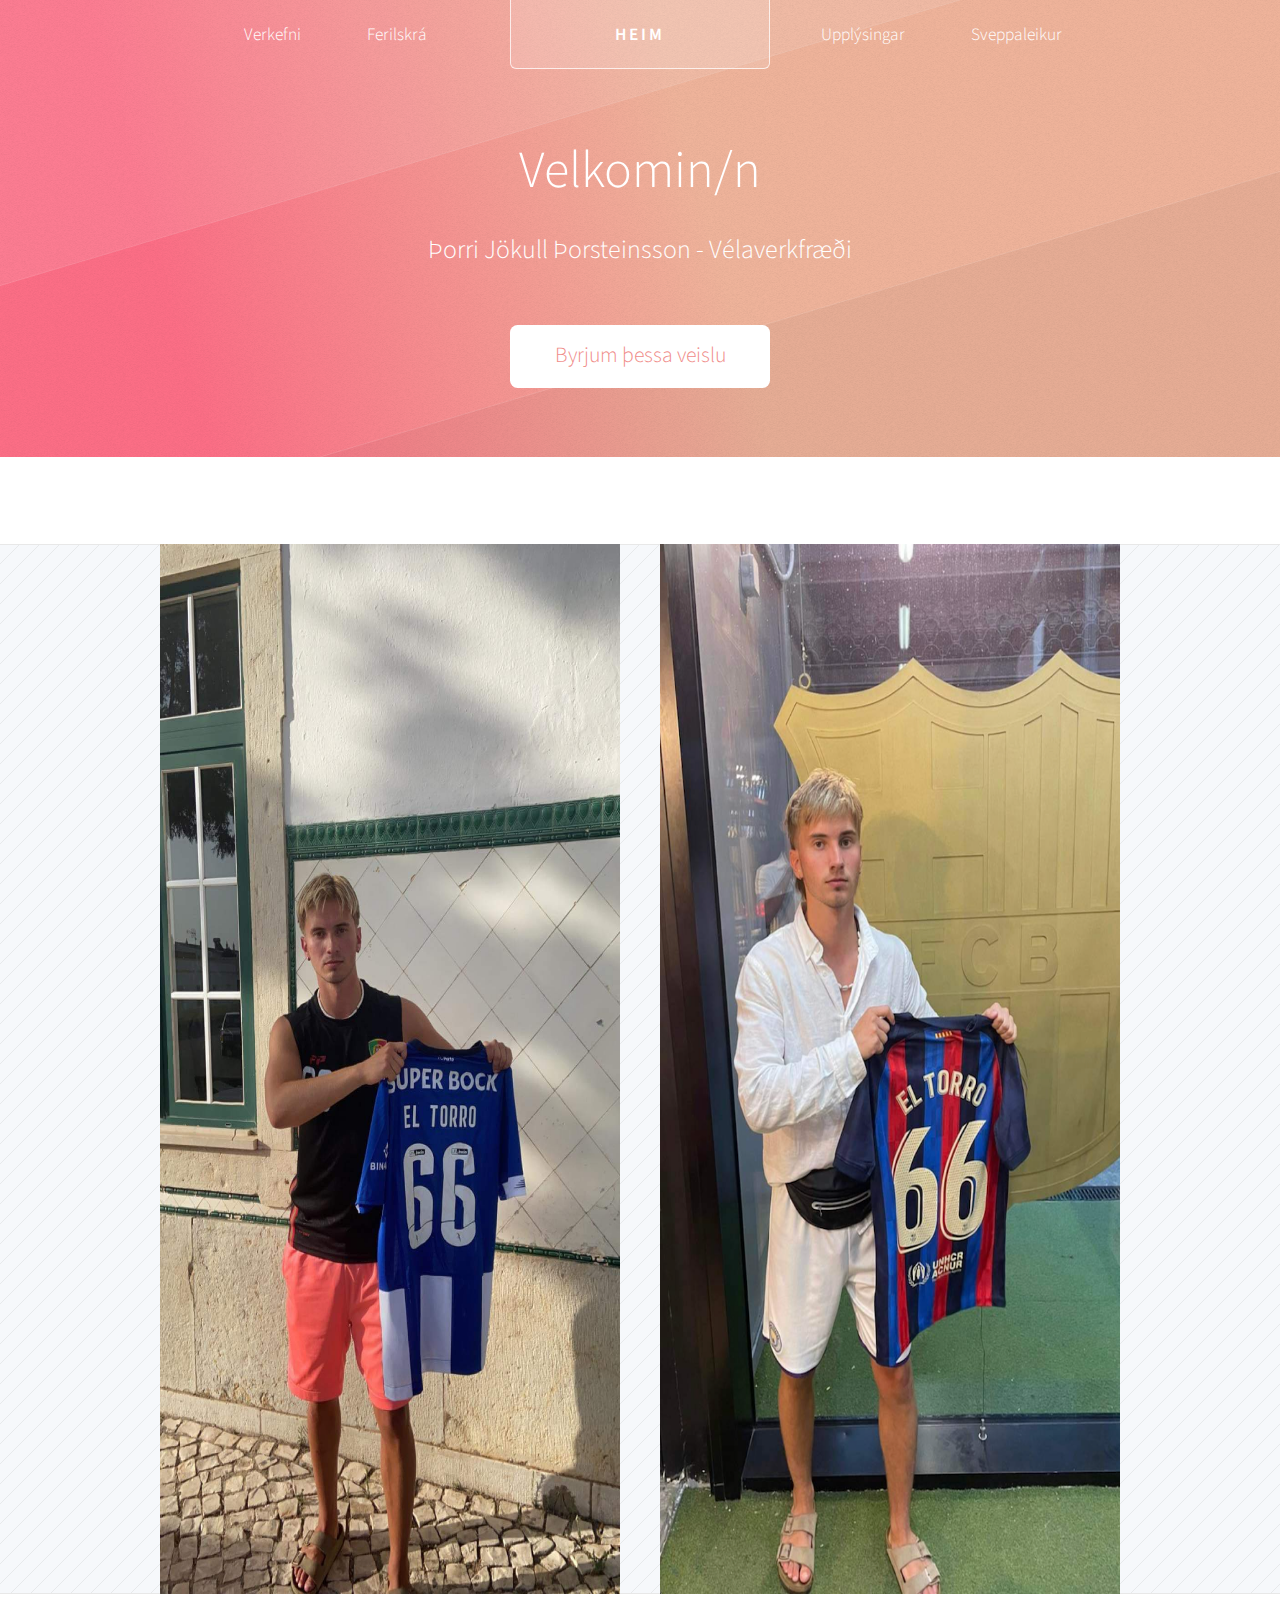
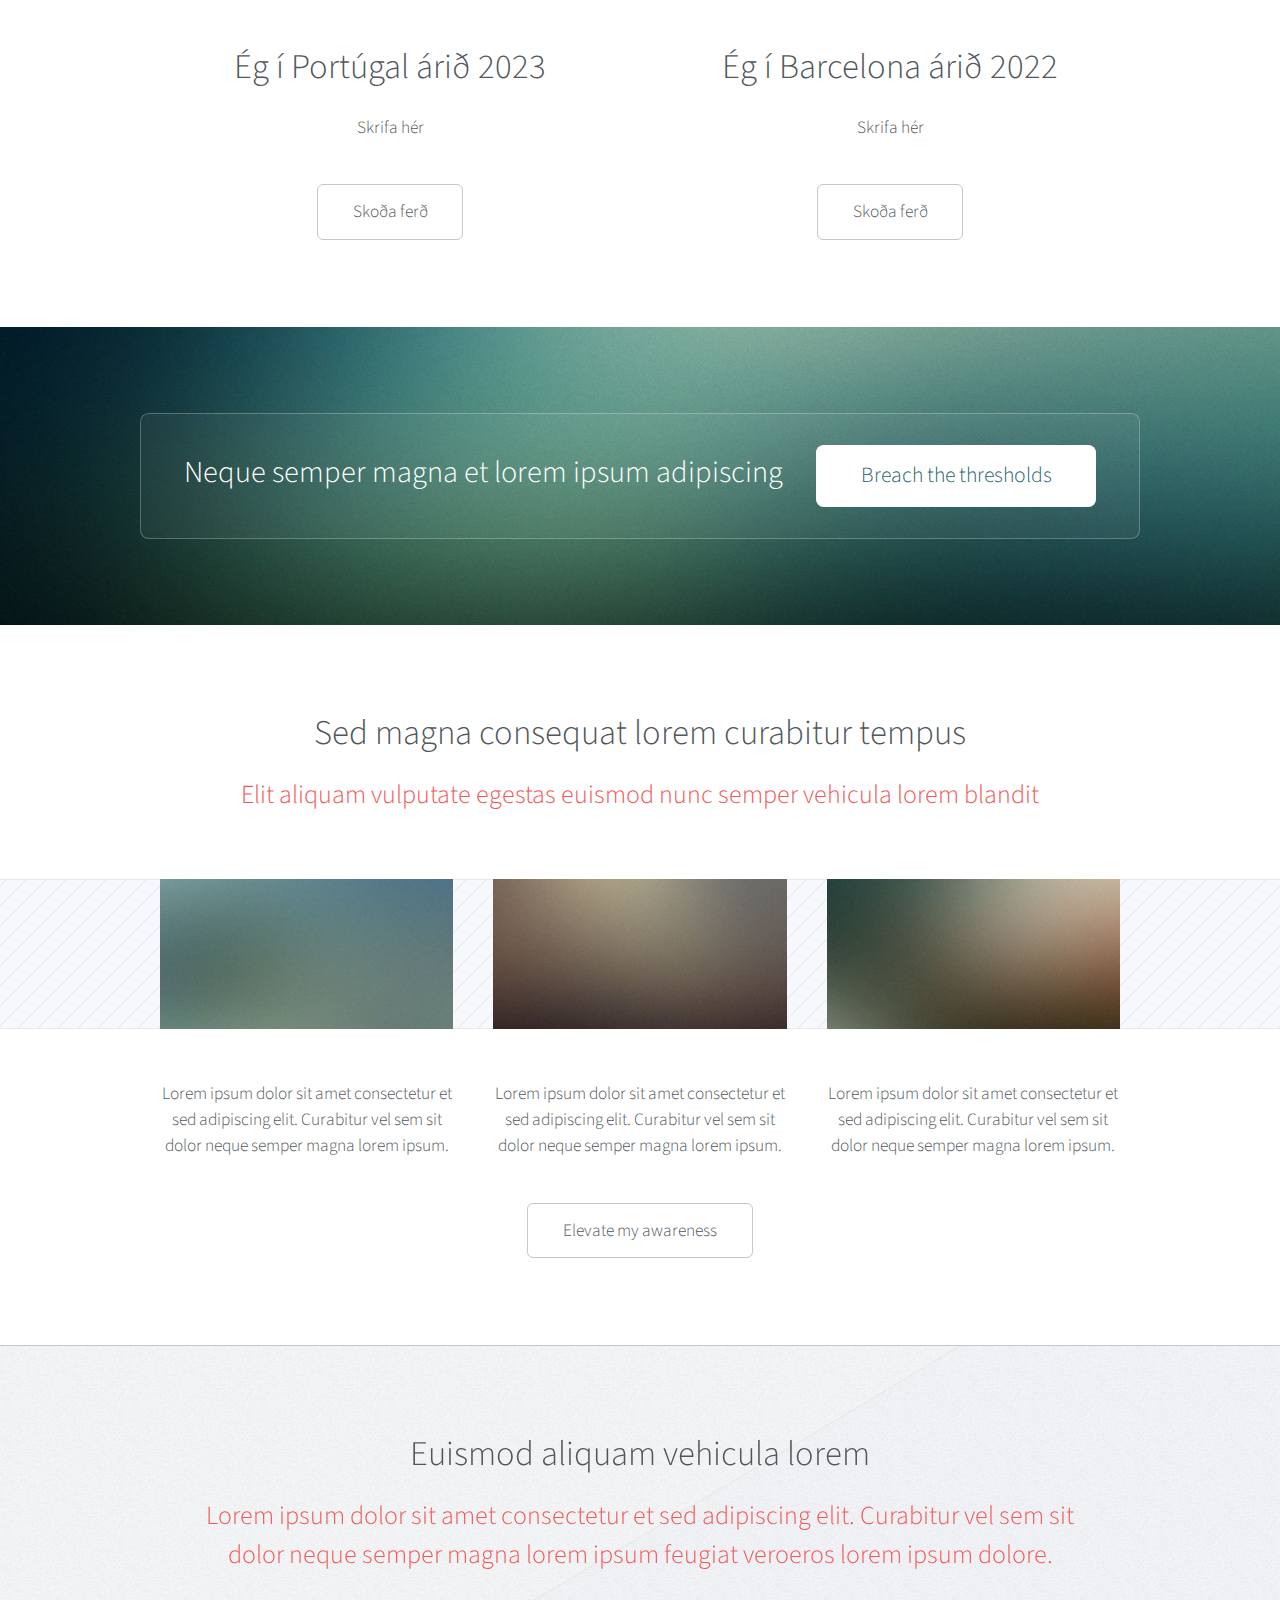
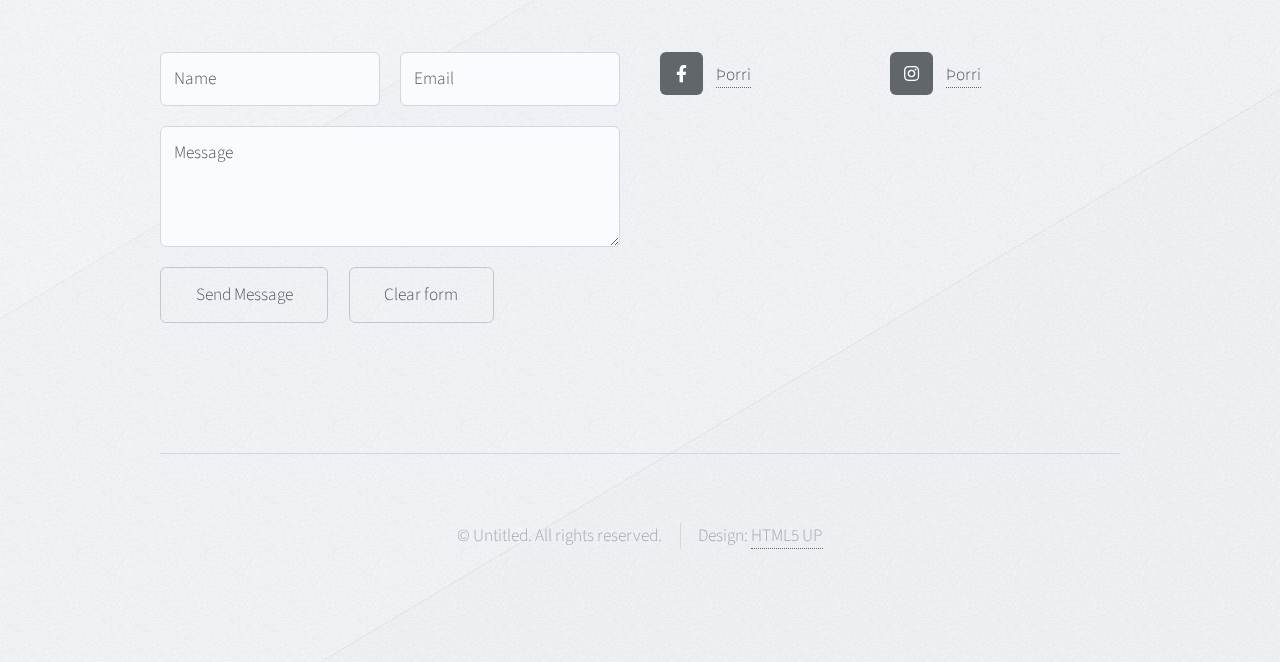
==== commit c1362568: "til baka brreyting" ====
--- a/index.html
+++ b/index.html
@@ -57,7 +57,7 @@
 								<br />
                                 </h2>
 							</header>
-							<p>Þorri Jökull Þorsteinsson - élaverkfræði 
+							<p>Þorri Jökull Þorsteinsson - Vélaverkfræði 
 							<br />
 							<ul class="actions">
 								<li><a href="#" class="button">Byrjum þessa veislu</a></li>
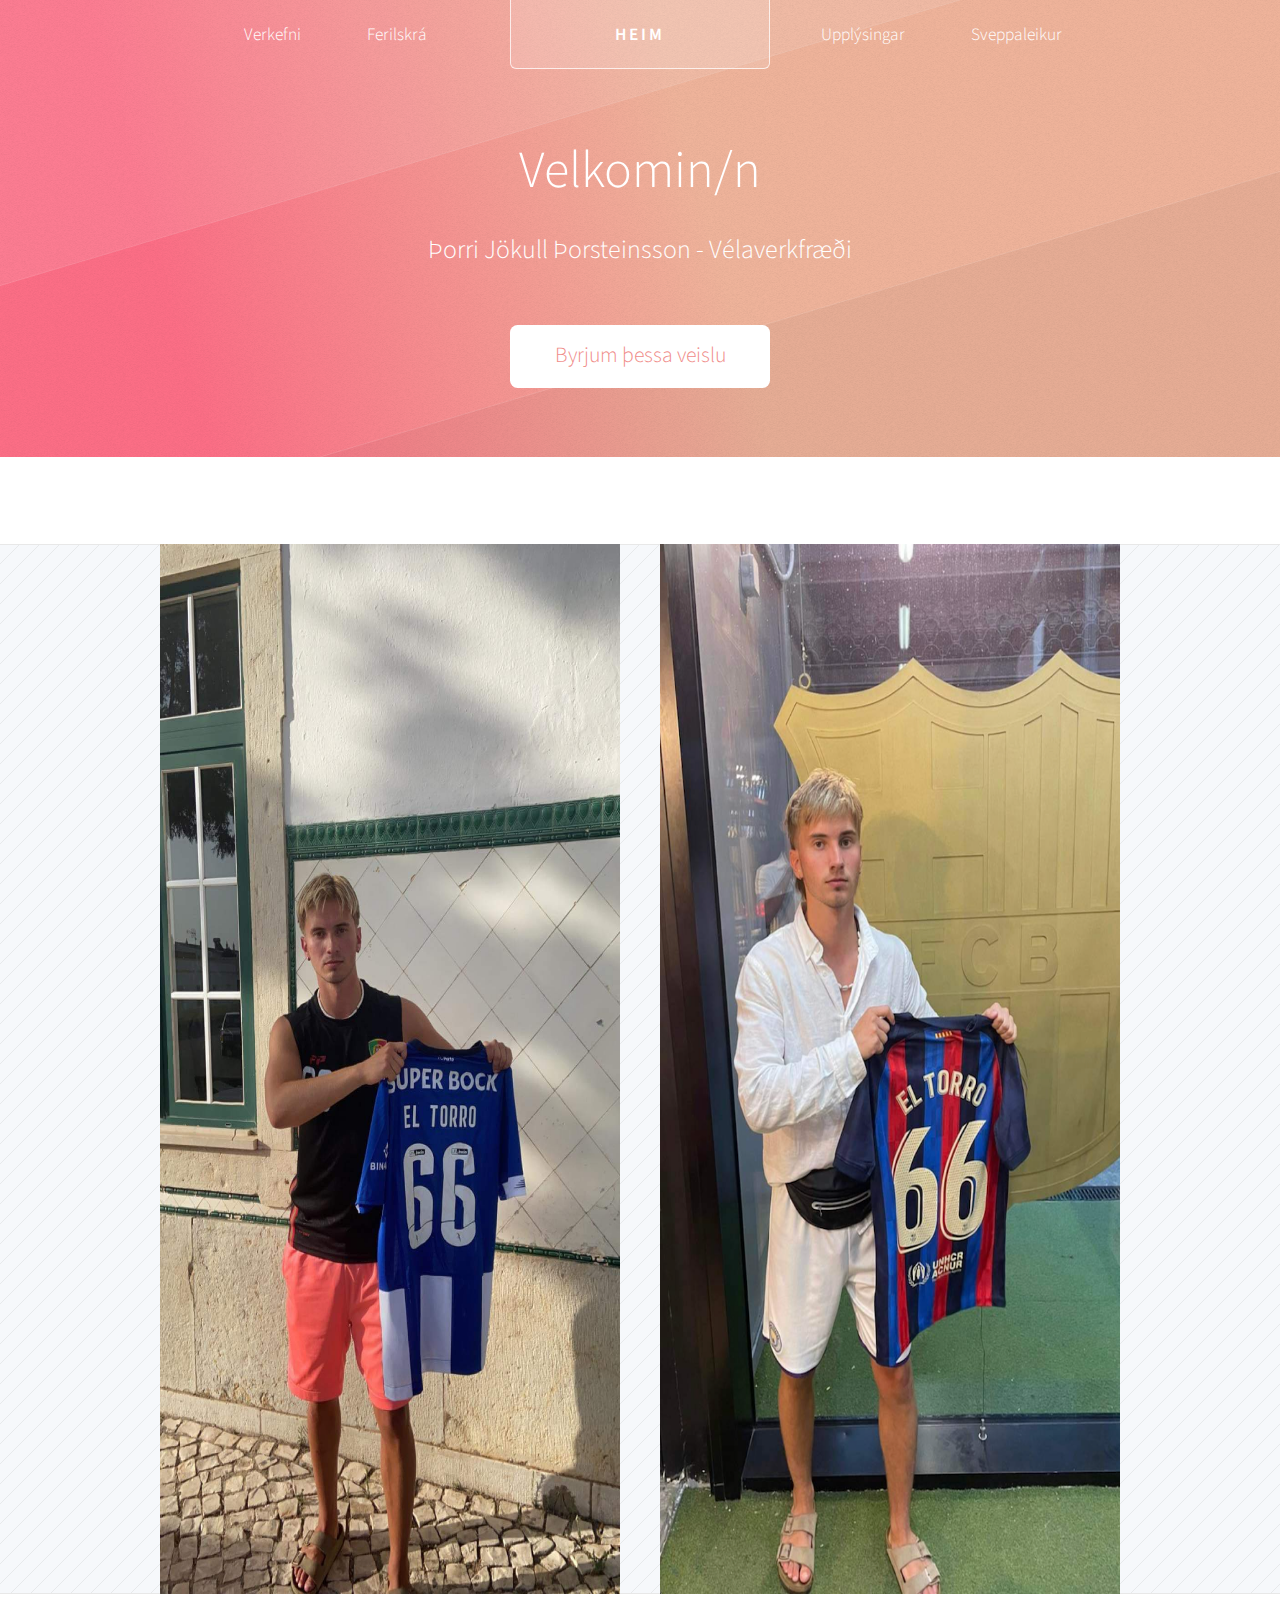
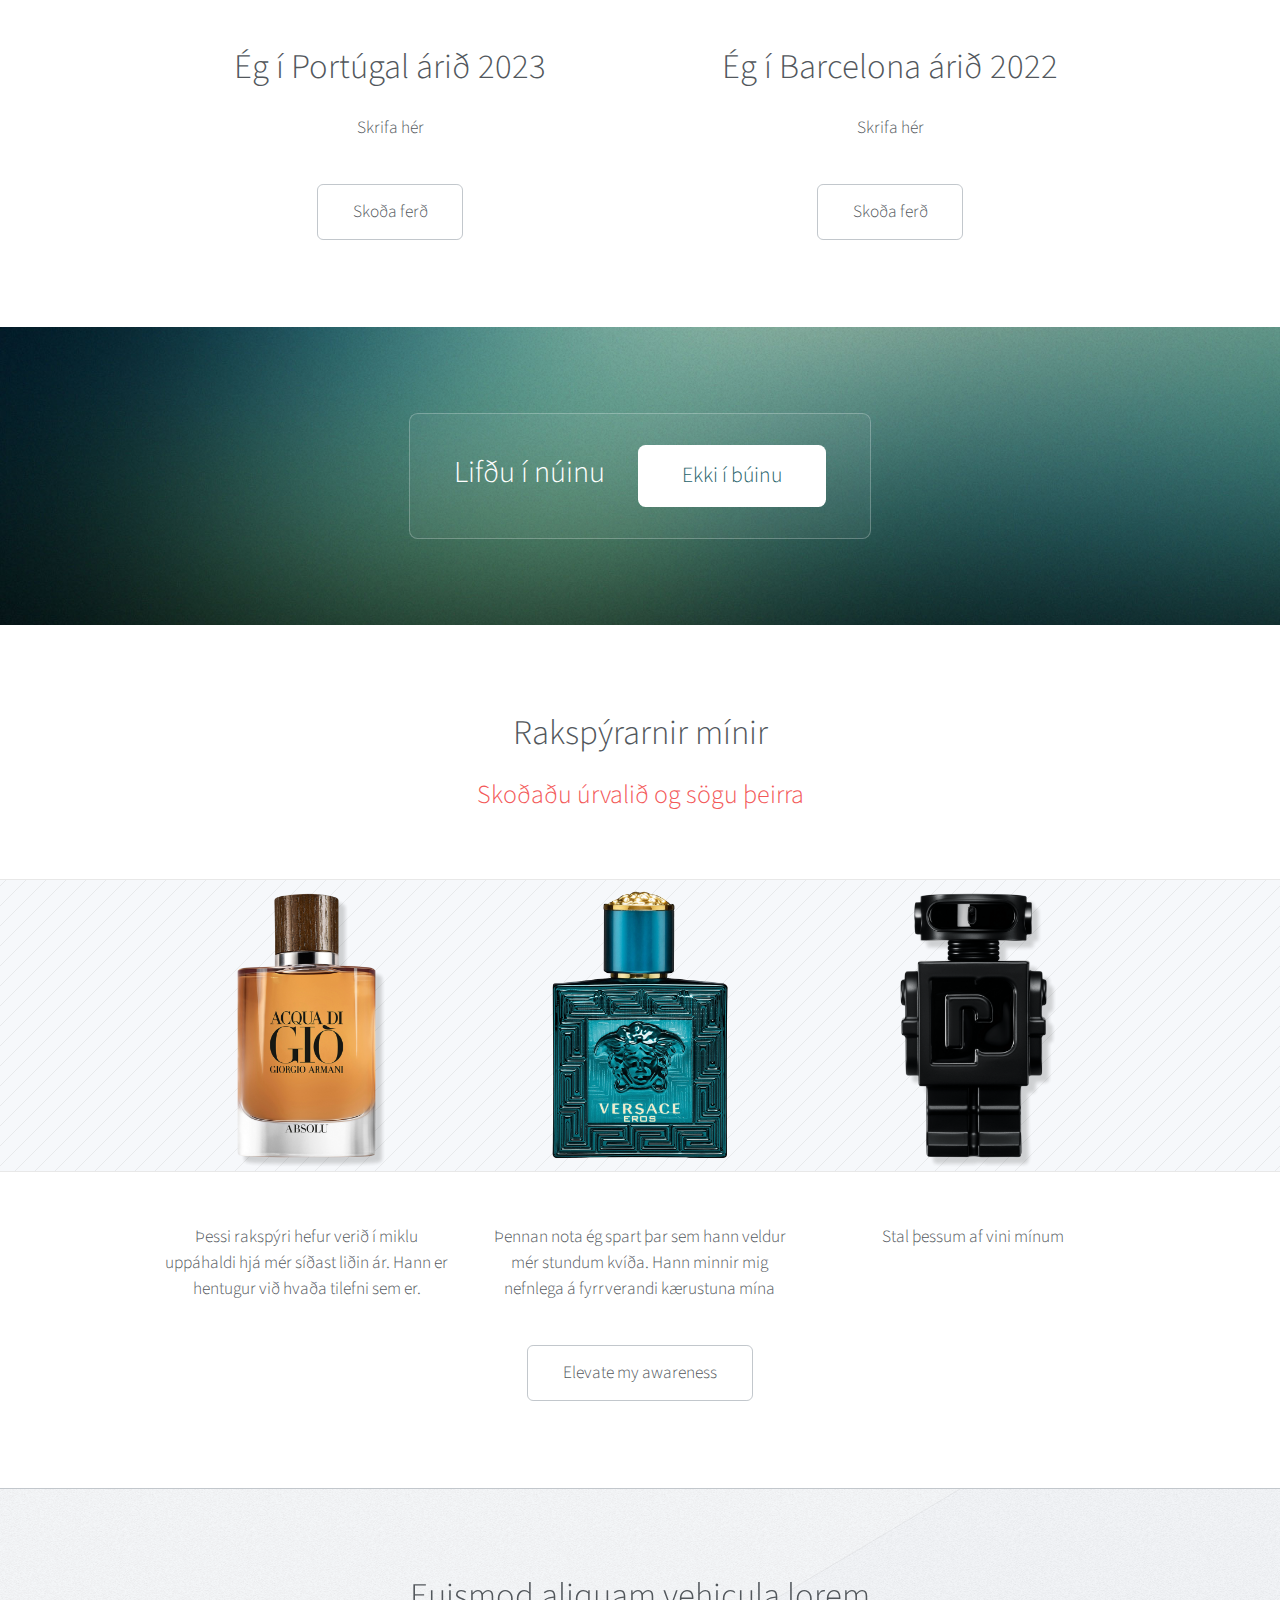
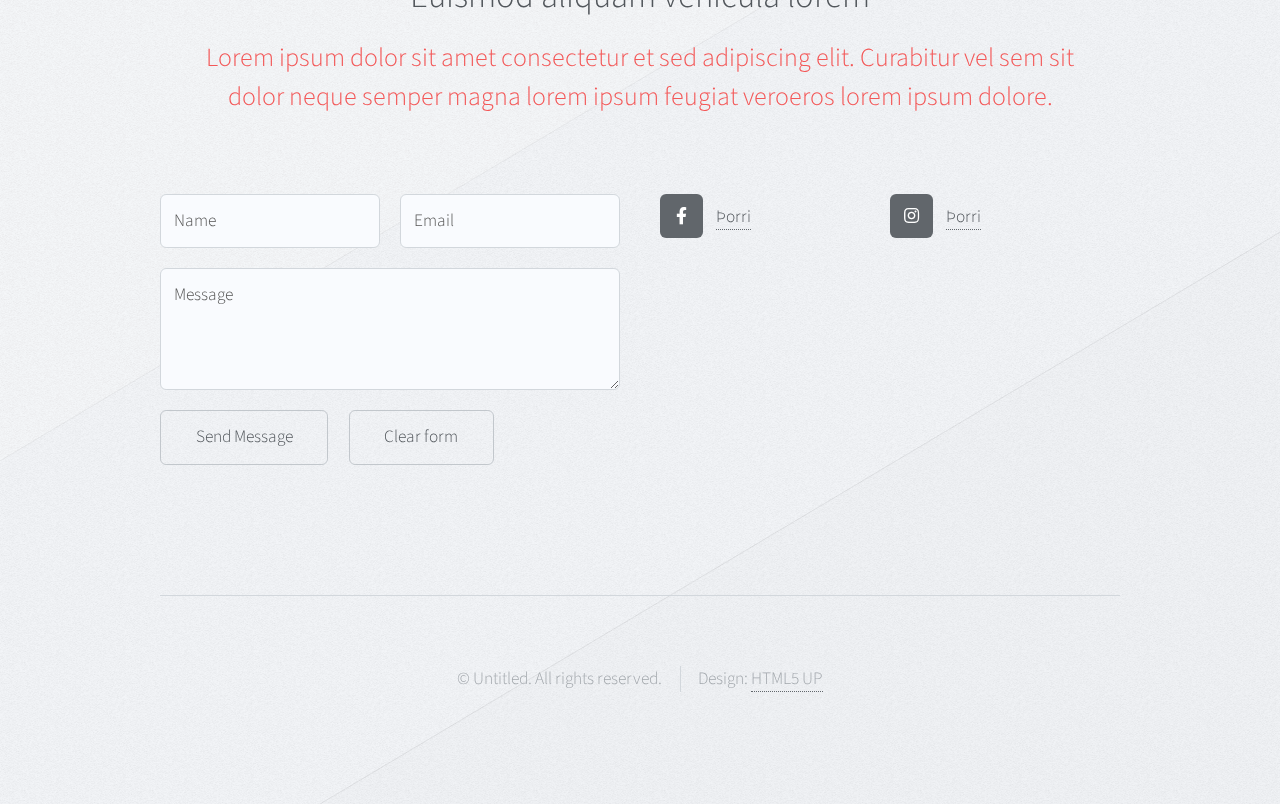
==== commit 0916822e: "myndir ofl" ====
--- a/index.html
+++ b/index.html
@@ -27,19 +27,23 @@
 									<li>
 										<a href="#">Verkefni</a>
 										<ul>
-											<li><a href="Verkefni1.html">Verkefni 1</a></li>
-											<li><a href="Verkefni2.html">Verkefni 2</a></li>
-											<li><a href="Verkefni3.html">Verkefni 3</a></li>
 											<li>
-												<a href="#">Phasellus consequat</a>
+												<a href="#">Tölvustudd framleiðsla</a>
 												<ul>
-													<li><a href="#">Lorem ipsum dolor</a></li>
-													<li><a href="#">Phasellus consequat</a></li>
-													<li><a href="#">Magna phasellus</a></li>
-													<li><a href="#">Etiam dolore nisl</a></li>
+													<li><a href="Verkefni1.html">Verkefni 1</a></li>
+													<li><a href="Verkefni2.html">Verkefni 2</a></li>
+													<li><a href="Verkefni3.html">Verkefni 3</a></li>
 												</ul>
 											</li>
-											<li><a href="#">Veroeros feugiat</a></li>
+											<li>
+												<a href="#">áfangi</a>
+												<ul>
+													<li><a href="#">Verkefni 1</a></li>
+													<li><a href="#">Verkefni 2</a></li>
+													<li><a href="#">Verkefni 3</a></li>
+													<li><a href="#">Verkefni 4</a></li>
+												</ul>
+											</li>
 										</ul>
 									</li>
 									<li><a href="Ferilskra.html">Ferilskrá</a></li>
@@ -103,8 +107,8 @@
 			<!-- Promo -->
 				<div id="promo-wrapper">
 					<section id="promo">
-						<h2>Neque semper magna et lorem ipsum adipiscing</h2>
-						<a href="#" class="button">Breach the thresholds</a>
+						<h2>Lifðu í núinu</h2>
+						<a href="#" class="button">Ekki í búinu</a>
 					</section>
 				</div>
 
@@ -112,30 +116,30 @@
 				<div class="wrapper">
 					<section class="container">
 						<header class="major">
-							<h2>Sed magna consequat lorem curabitur tempus</h2>
-							<p>Elit aliquam vulputate egestas euismod nunc semper vehicula lorem blandit</p>
+							<h2>Rakspýrarnir mínir</h2>
+							<p>Skoðaðu úrvalið og sögu þeirra</p>
 						</header>
 						<div class="row features">
 							<section class="col-4 col-12-narrower feature">
 								<div class="image-wrapper first">
-									<a href="#" class="image featured"><img src="images/pic03.jpg" alt="" /></a>
-								</div>
-								<p>Lorem ipsum dolor sit amet consectetur et sed adipiscing elit. Curabitur
-								vel sem sit dolor neque semper magna lorem ipsum.</p>
+									<a href="#" class="image featured"><img src="images/armani.jpg" alt="" /></a>
+								</div>
+								<p>Þessi rakspýri hefur verið í miklu uppáhaldi hjá mér síðast liðin ár.
+									Hann er hentugur við hvaða tilefni sem er.
+								</p>
 							</section>
 							<section class="col-4 col-12-narrower feature">
 								<div class="image-wrapper">
-									<a href="#" class="image featured"><img src="images/pic04.jpg" alt="" /></a>
-								</div>
-								<p>Lorem ipsum dolor sit amet consectetur et sed adipiscing elit. Curabitur
-								vel sem sit dolor neque semper magna lorem ipsum.</p>
+									<a href="#" class="image featured"><img src="images/eros.jpg" alt="" /></a>
+								</div>
+								<p>Þennan nota ég spart þar sem hann veldur mér stundum kvíða.
+									 Hann minnir mig nefnlega á fyrrverandi kærustuna mína </p>
 							</section>
 							<section class="col-4 col-12-narrower feature">
 								<div class="image-wrapper">
-									<a href="#" class="image featured"><img src="images/pic05.jpg" alt="" /></a>
-								</div>
-								<p>Lorem ipsum dolor sit amet consectetur et sed adipiscing elit. Curabitur
-								vel sem sit dolor neque semper magna lorem ipsum.</p>
+									<a href="#" class="image featured"><img src="images/paco2.jpg" alt="" /></a>
+								</div>
+								<p>Stal þessum af vini mínum</p>
 							</section>
 						</div>
 						<ul class="actions major">
--- a/assets/css/main.css
+++ b/assets/css/main.css
@@ -229,6 +229,19 @@
 		header.major {
 			text-align: center;
 		}
+	
+	.article-border {
+		border: 2px solid #000; /* 2px solid black border */
+        padding: 10px; /* Optional: Add padding for spacing */
+        display: inline-block; /* Optional: Make the container inline-block to fit content */
+		border-radius: 10px;
+		margin-bottom: 2em;
+	}
+
+	.article-border p {
+		margin-bottom: 0;
+		padding: 0;
+	}
 
 /* Container */
 
@@ -2974,6 +2987,14 @@
 				text-align: left;
 			}
 
+			header {
+				margin-bottom: 1em;
+			}
+
+				header > p {
+					font-size: 1em;
+				}
+
 		/* Image */
 
 			.image {
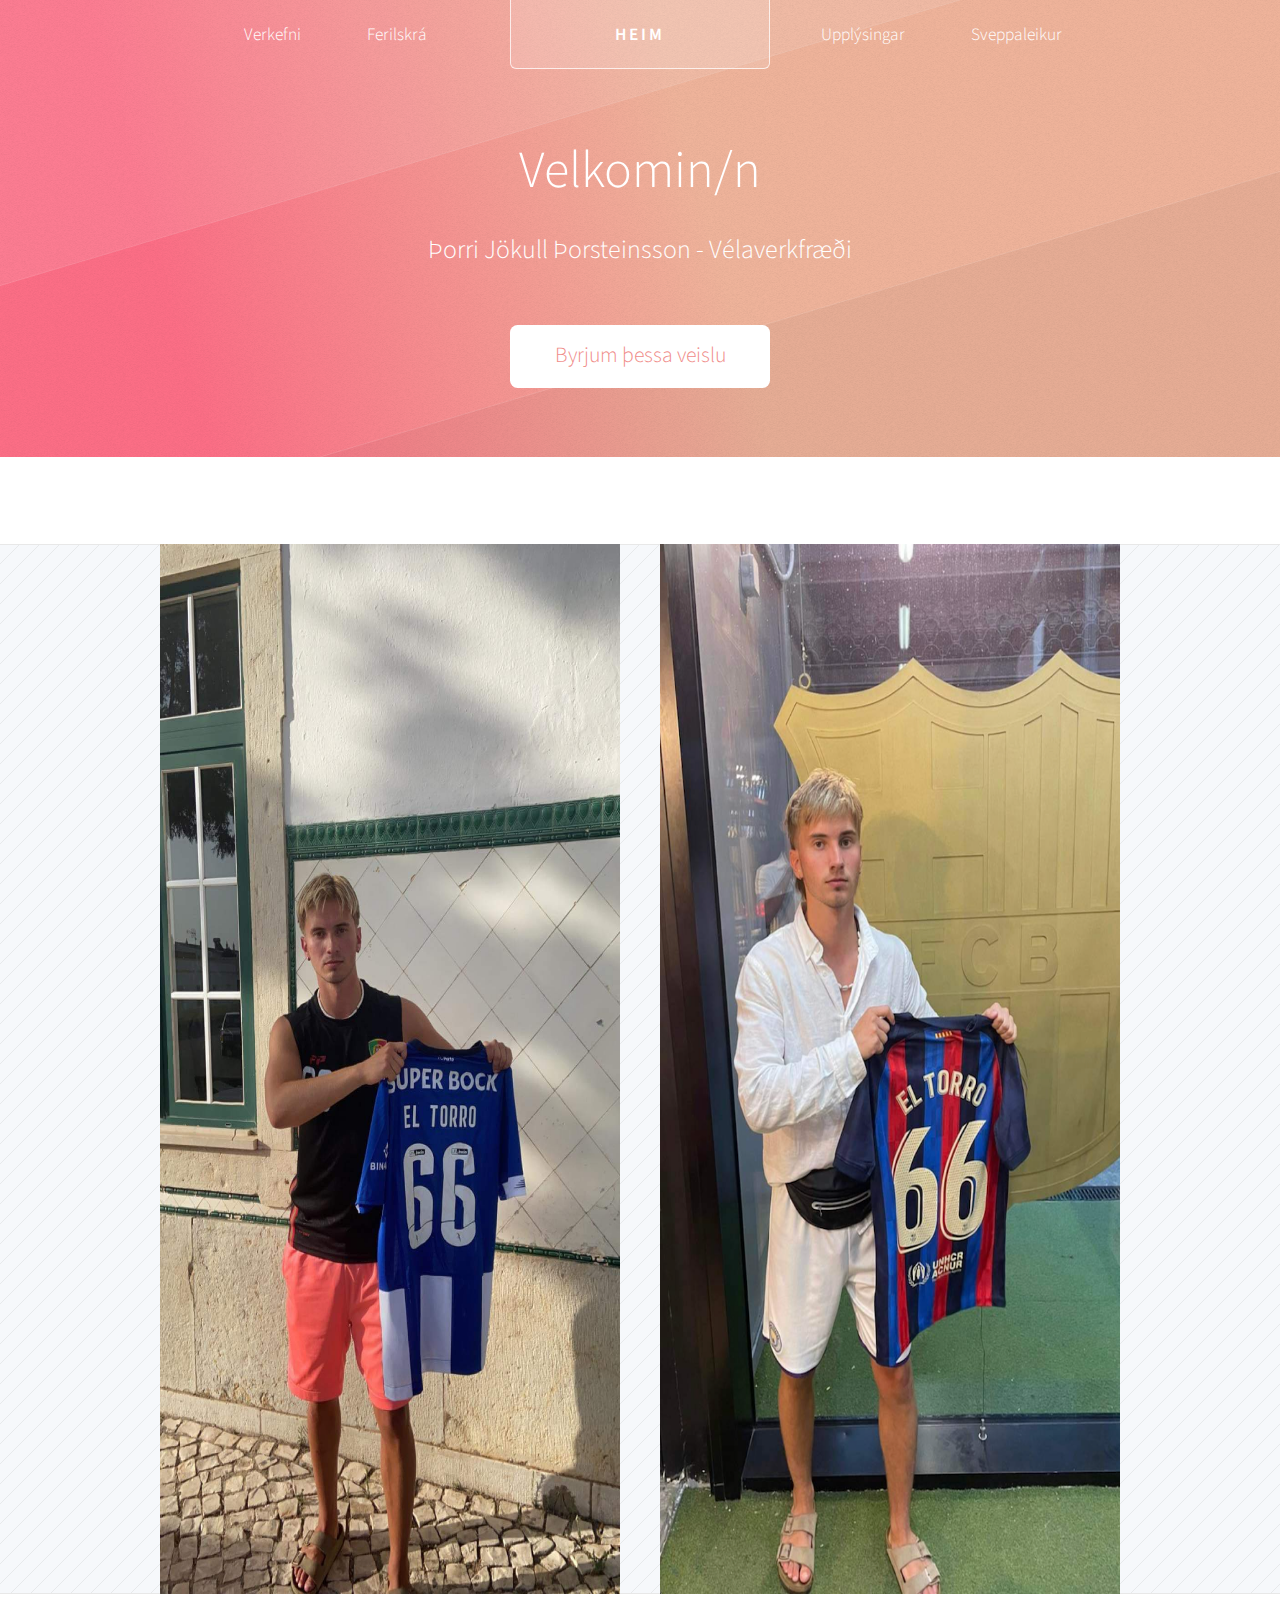
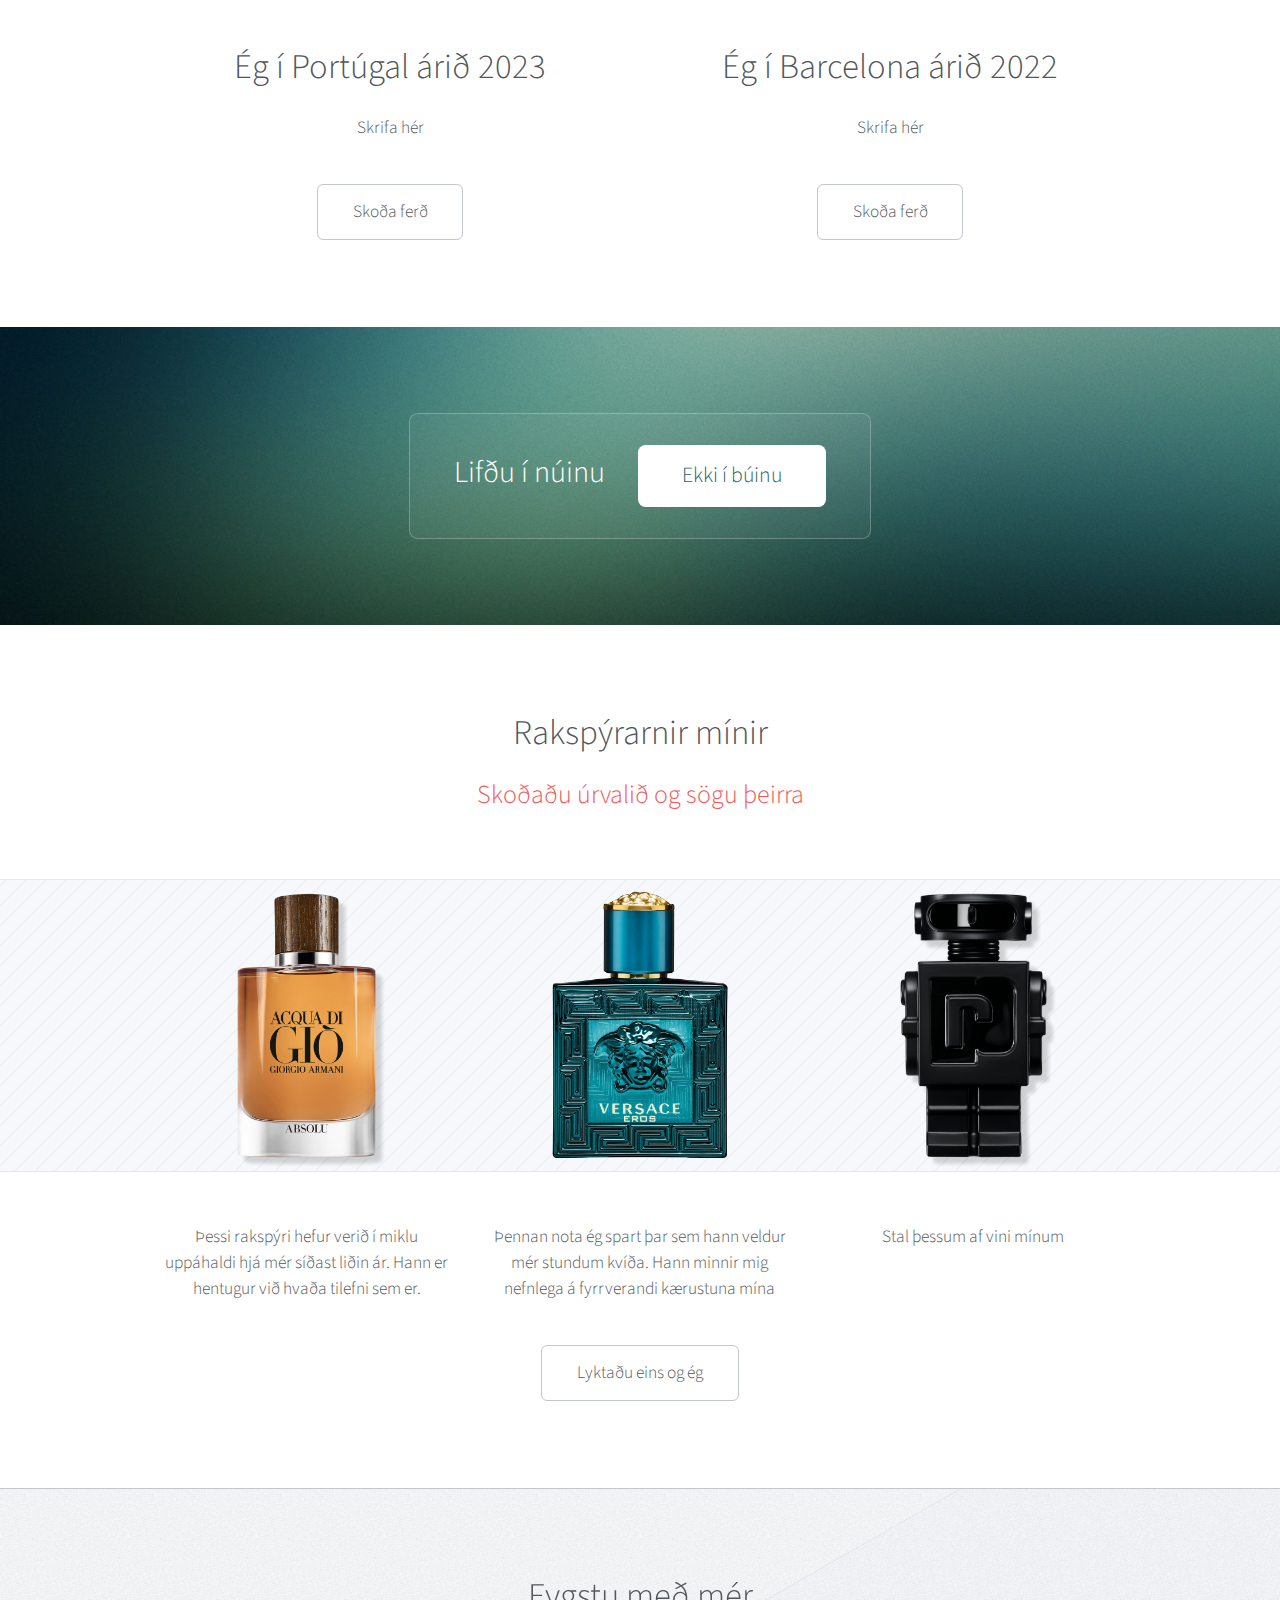
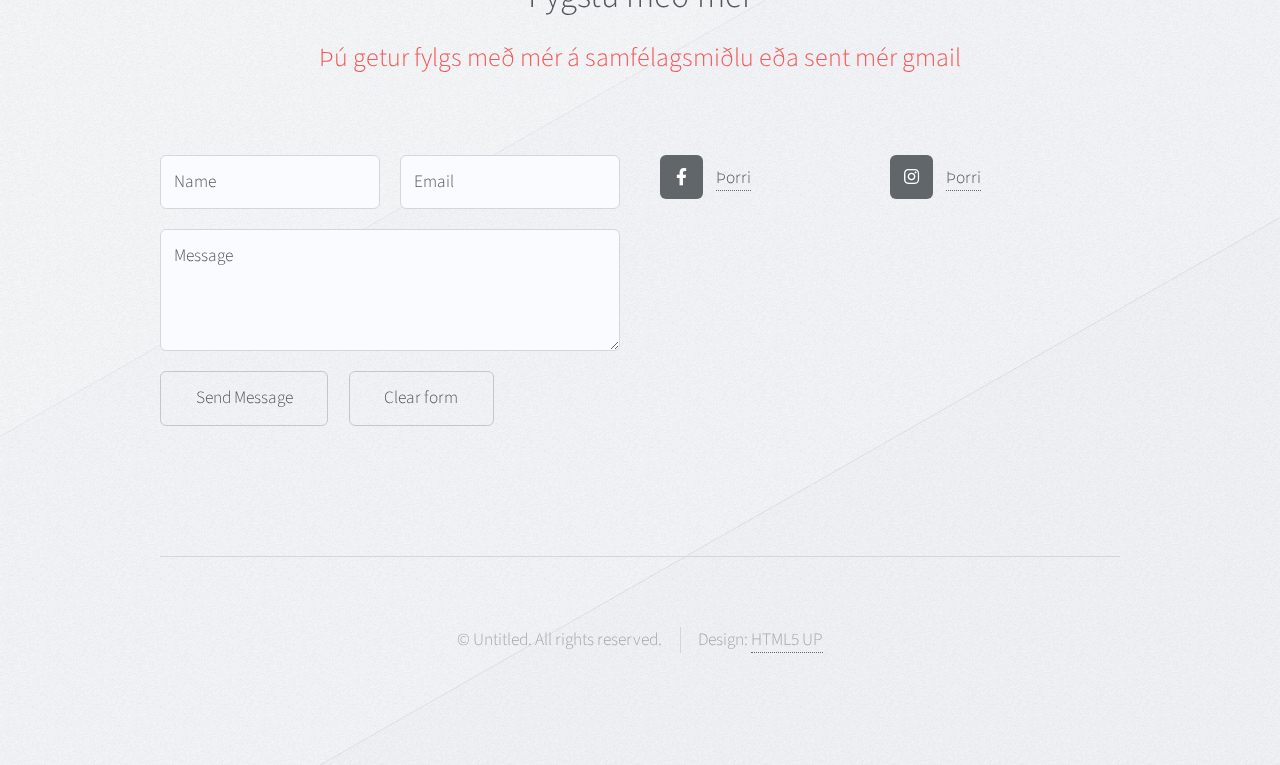
==== commit cd59a06b: "cool" ====
--- a/index.html
+++ b/index.html
@@ -143,7 +143,7 @@
 							</section>
 						</div>
 						<ul class="actions major">
-							<li><a href="#" class="button">Elevate my awareness</a></li>
+							<li><a href="#" class="button">Lyktaðu eins og ég</a></li>
 						</ul>
 					</section>
 				</div>
@@ -152,9 +152,8 @@
 				<div id="footer-wrapper">
 					<div id="footer" class="container">
 						<header class="major">
-							<h2>Euismod aliquam vehicula lorem</h2>
-							<p>Lorem ipsum dolor sit amet consectetur et sed adipiscing elit. Curabitur vel sem sit<br />
-							dolor neque semper magna lorem ipsum feugiat veroeros lorem ipsum dolore.</p>
+							<h2>Fygstu með mér</h2>
+							<p>Þú getur fylgs með mér á samfélagsmiðlu eða sent mér gmail</p>
 						</header>
 						<div class="row">
 							<section class="col-6 col-12-narrower">
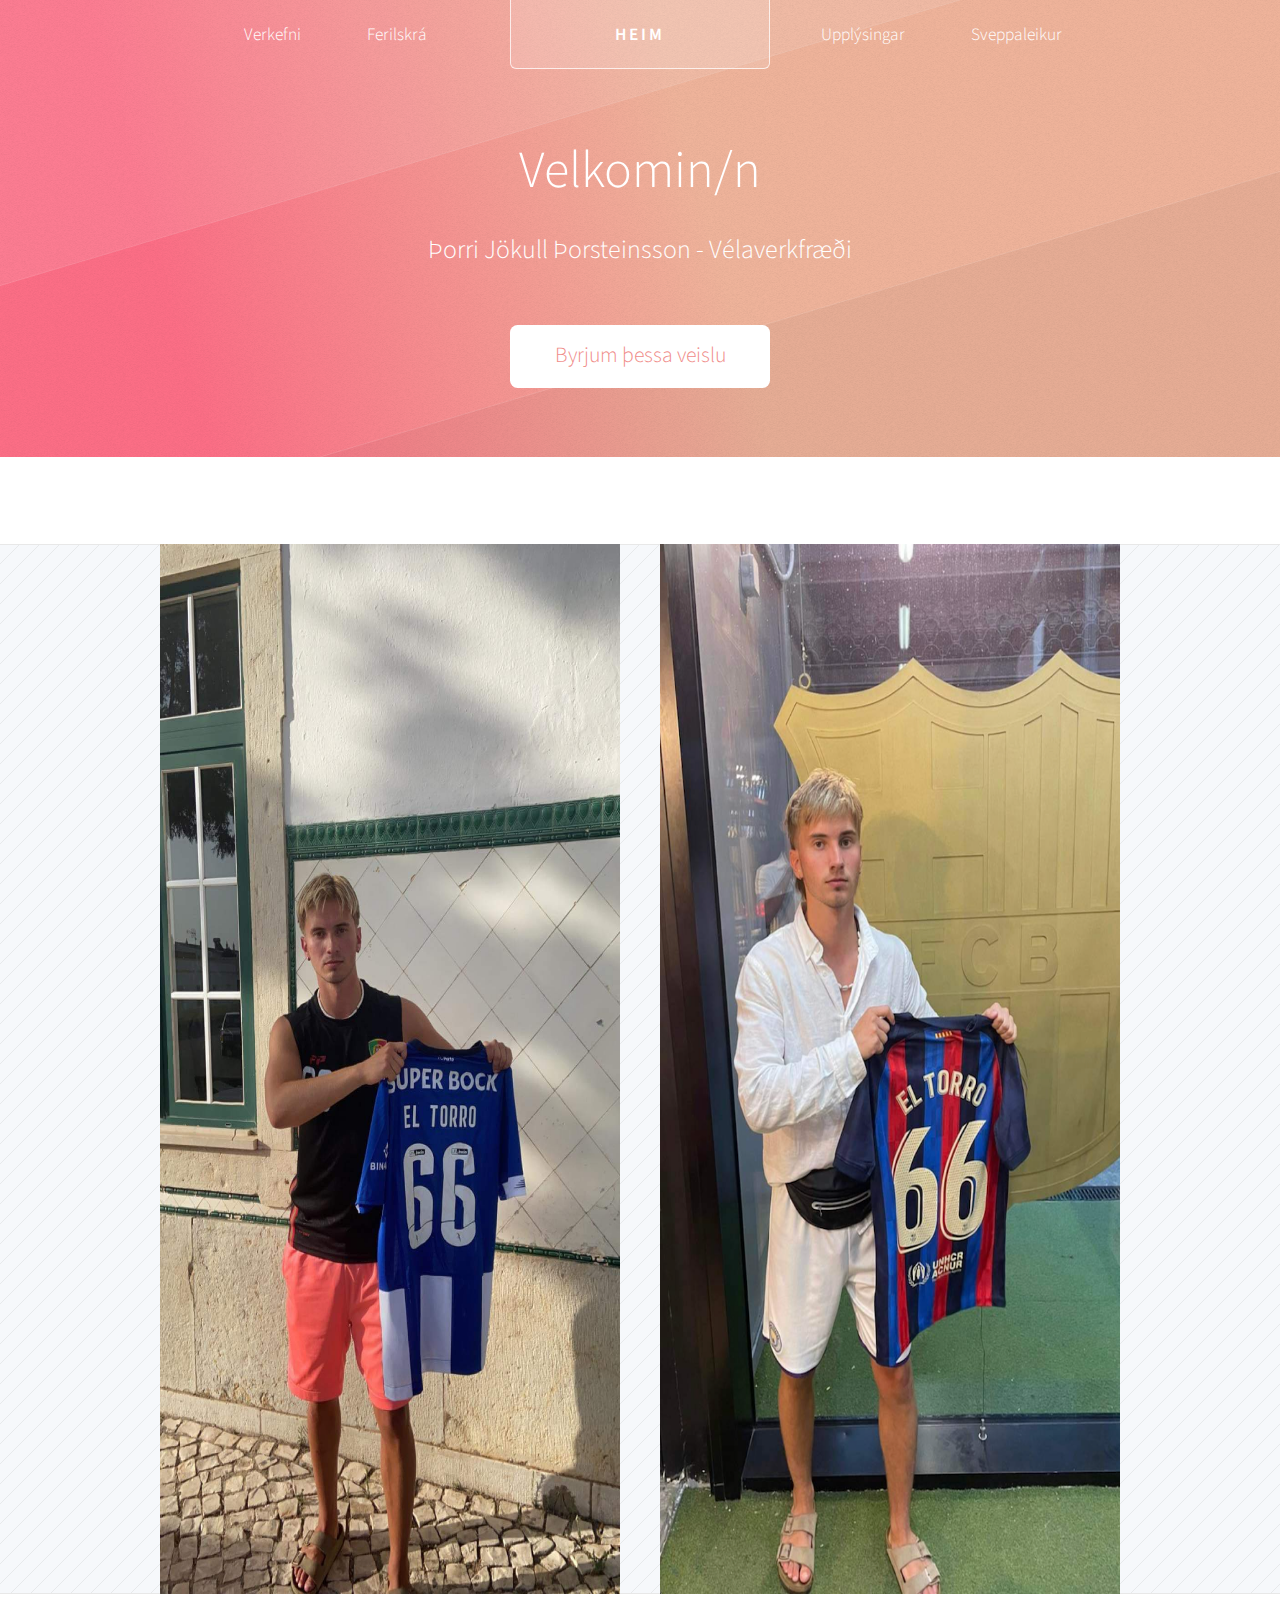
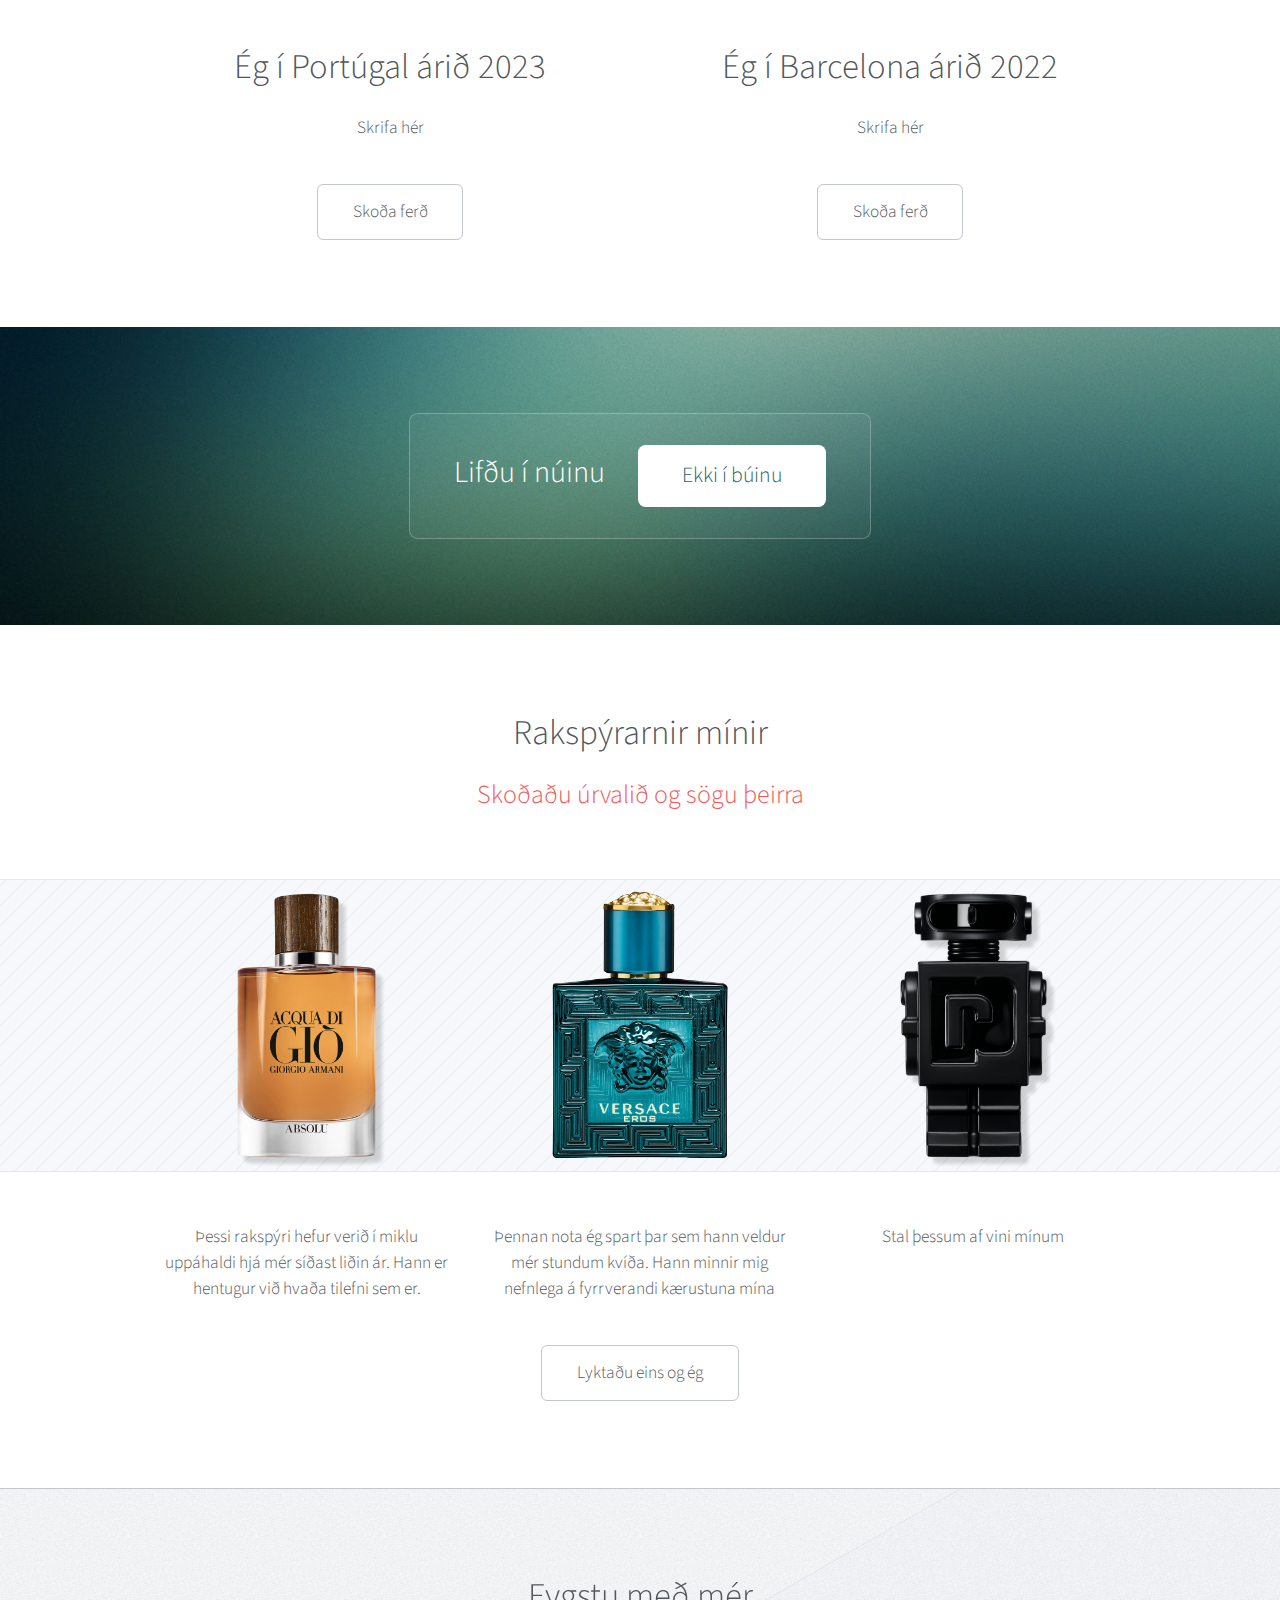
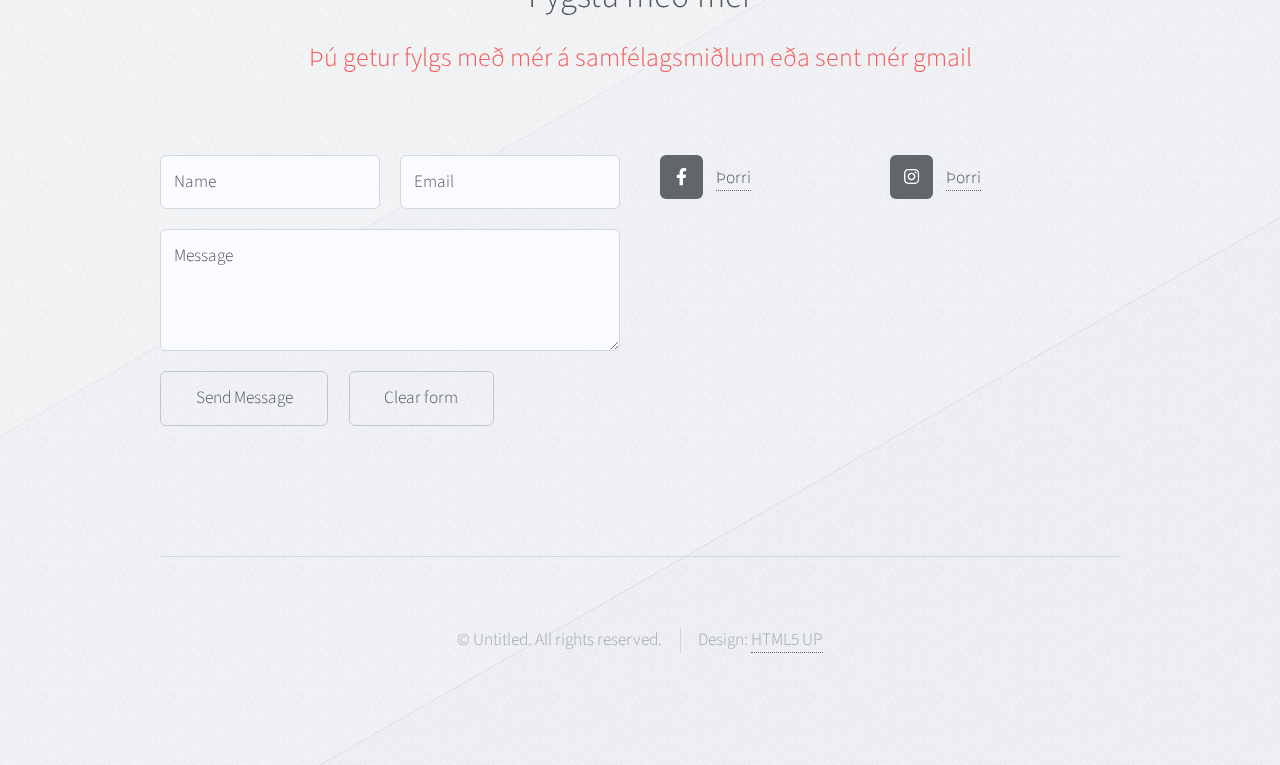
==== commit 3ea09f0e: "linkur" ====
--- a/index.html
+++ b/index.html
@@ -153,7 +153,7 @@
 					<div id="footer" class="container">
 						<header class="major">
 							<h2>Fygstu með mér</h2>
-							<p>Þú getur fylgs með mér á samfélagsmiðlu eða sent mér gmail</p>
+							<p>Þú getur fylgs með mér á samfélagsmiðlum eða sent mér gmail</p>
 						</header>
 						<div class="row">
 							<section class="col-6 col-12-narrower">
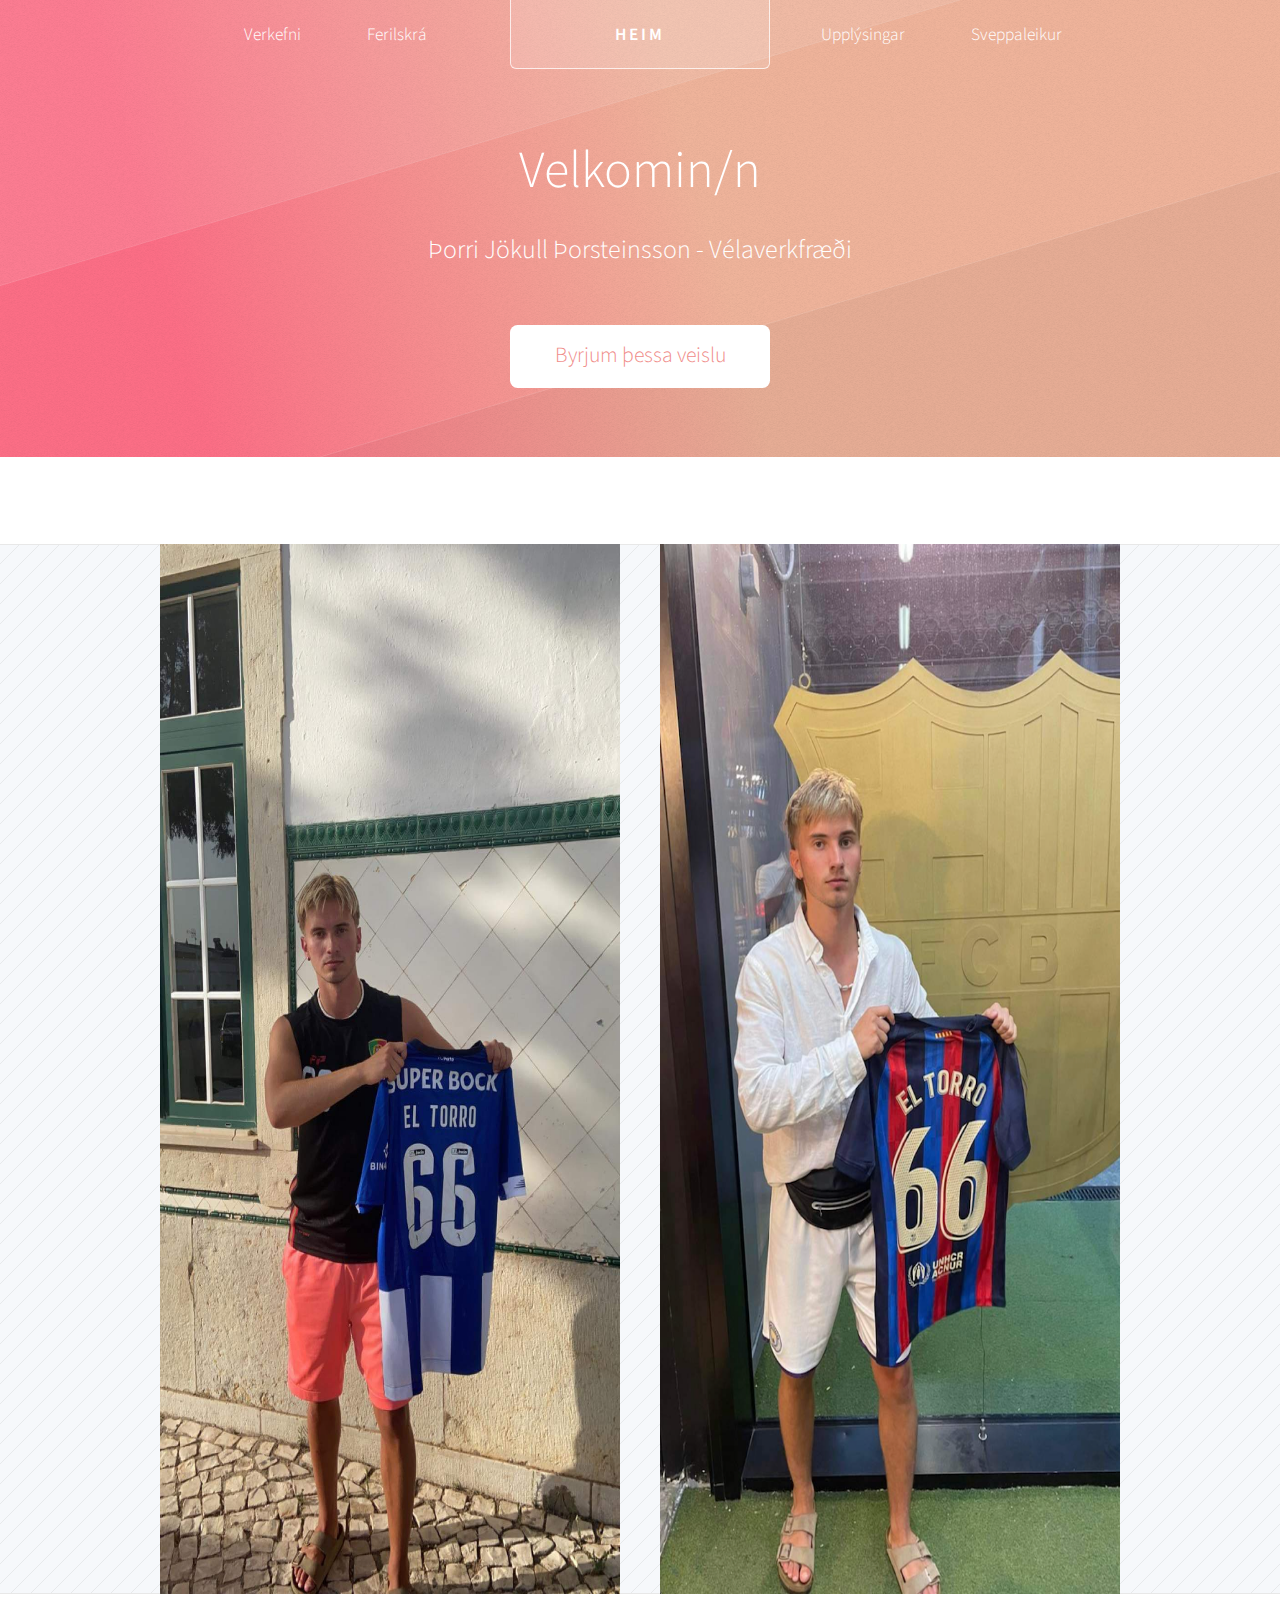
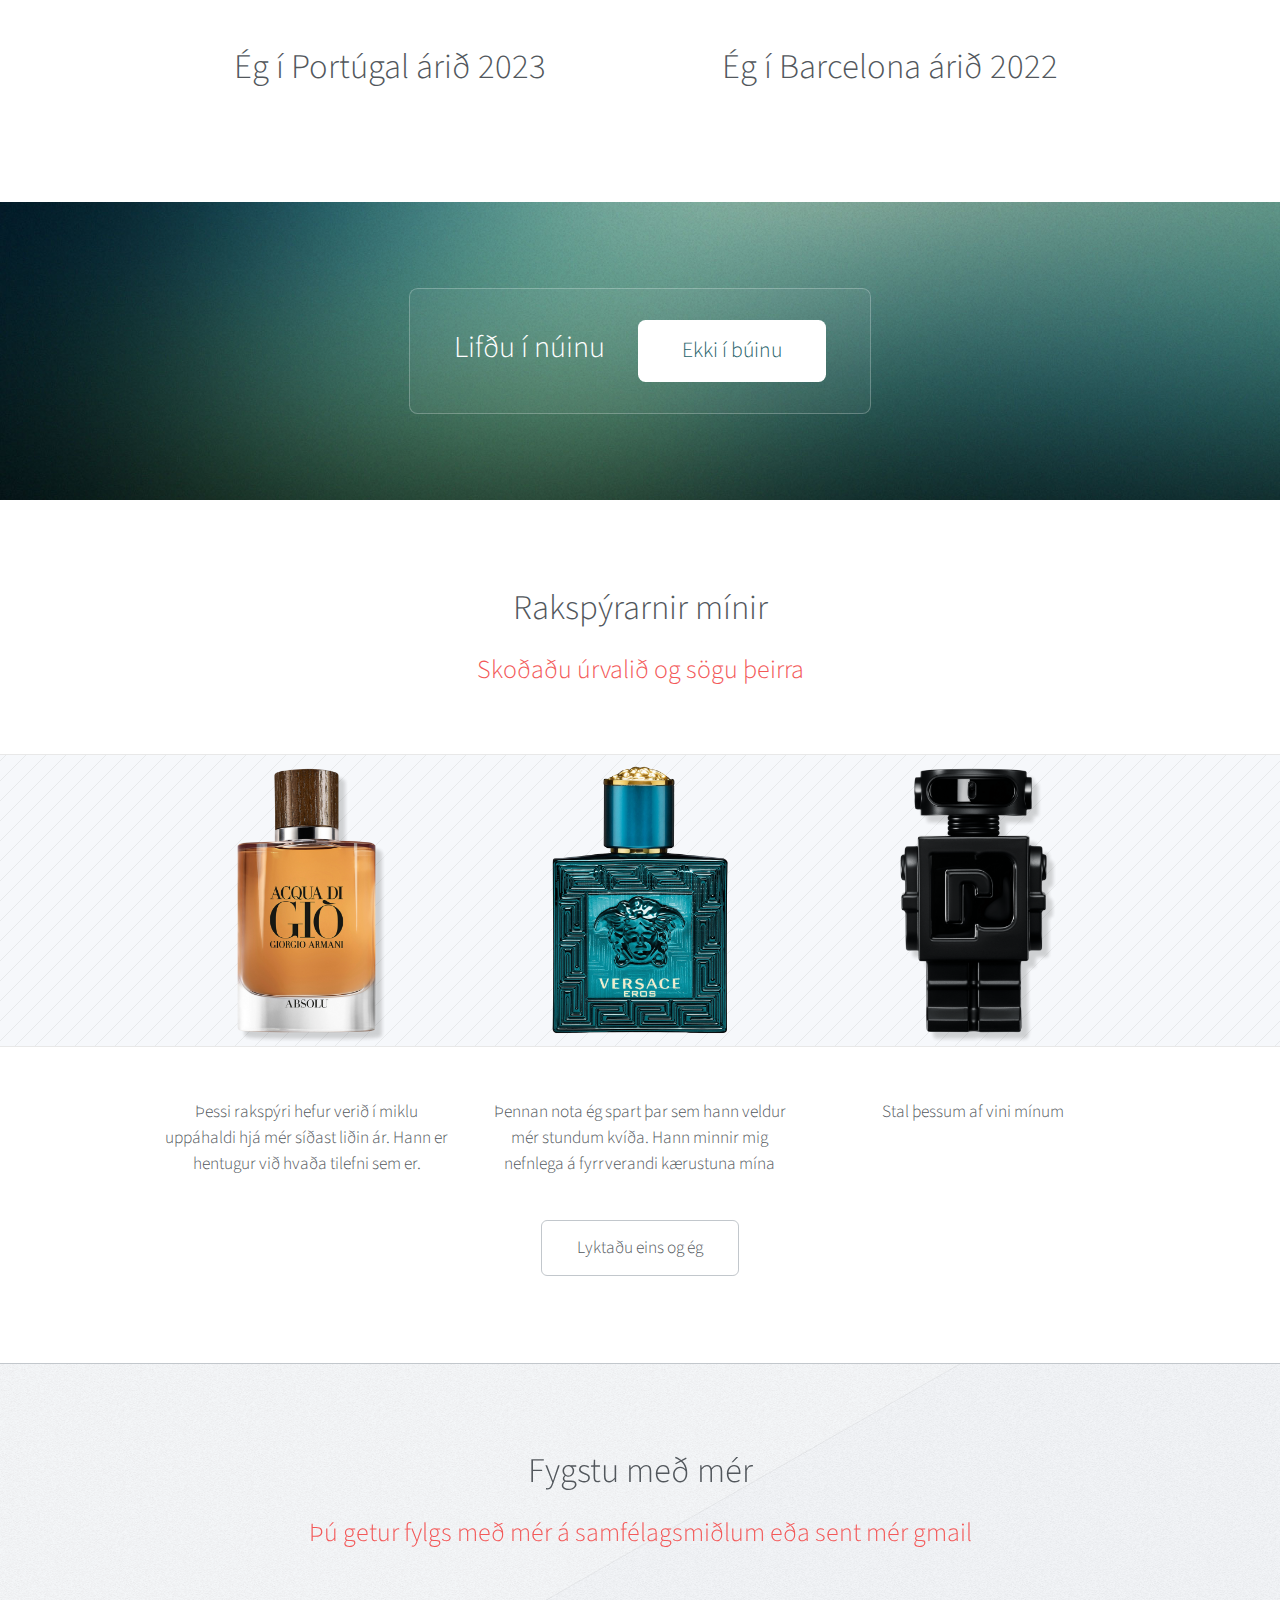
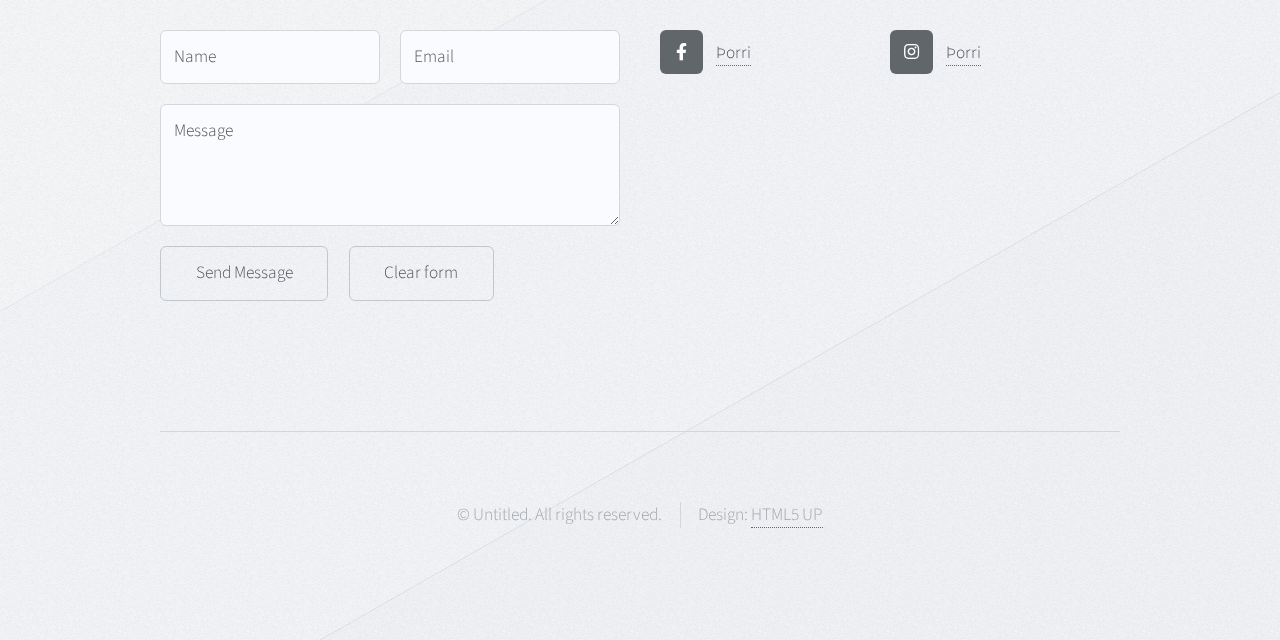
==== commit de63313d: "nice" ====
--- a/index.html
+++ b/index.html
@@ -36,12 +36,9 @@
 												</ul>
 											</li>
 											<li>
-												<a href="#">áfangi</a>
+												<a href="#">Tölvustýður Vélbúnaður</a>
 												<ul>
-													<li><a href="#">Verkefni 1</a></li>
-													<li><a href="#">Verkefni 2</a></li>
-													<li><a href="#">Verkefni 3</a></li>
-													<li><a href="#">Verkefni 4</a></li>
+													<li><a href="Verkefni2_tölvustýrður.html">Vínróbot</a></li>
 												</ul>
 											</li>
 										</ul>
@@ -82,10 +79,8 @@
 									<h2>Ég í Portúgal árið 2023<br />
 									</h2>
 								</header>
-								<p>Skrifa hér</p>
-								<ul class="actions">
-									<li><a href="#" class="button">Skoða ferð</a></li>
-								</ul>
+								<p></p>
+					
 							</section>
 							<section class="col-6 col-12-narrower feature">
 								<div class="image-wrapper">
@@ -95,10 +90,8 @@
 									<h2>Ég í Barcelona árið 2022<br />
 									</h2>
 								</header>
-								<p>Skrifa hér</p>
-								<ul class="actions">
-									<li><a href="#" class="button">Skoða ferð</a></li>
-								</ul>
+								<p></p>
+							
 							</section>
 						</div>
 					</div>
@@ -147,7 +140,7 @@
 						</ul>
 					</section>
 				</div>
-
+ 
 			<!-- Footer -->
 				<div id="footer-wrapper">
 					<div id="footer" class="container">
